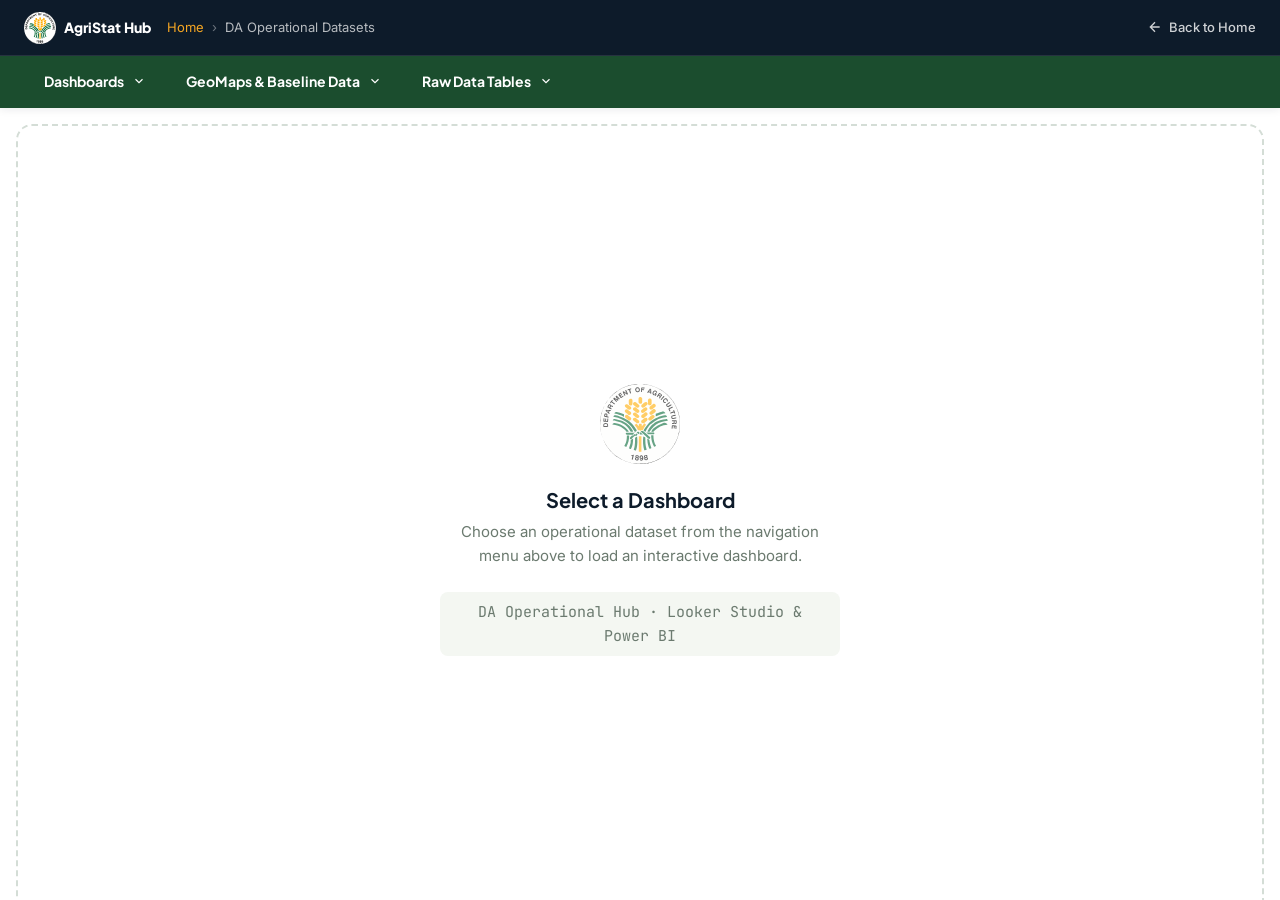
==== da-ops.html @ de9d1b37 "Initial Version Files" ====
<!DOCTYPE html>
<html lang="en">

<head>
  <meta charset="UTF-8">
  <meta name="viewport" content="width=device-width, initial-scale=1.0">
  <meta name="description"
    content="DA Operational Hub — Department of Agriculture programs, projects, and field operations data">
  <title>DA Operational Hub | DA AgriStat Hub</title>
  <link rel="stylesheet" href="assets/css/main.css">
  <link rel="stylesheet" href="assets/css/nav.css">
  <link rel="stylesheet" href="assets/css/hub.css">
  <link rel="stylesheet" href="assets/css/dashboard.css">
</head>

<body class="hub-page hub-page--da">

  <!-- Brand Bar -->
  <header class="nav-hub-brand">
    <div class="container nav-hub-brand__inner">
      <div class="nav-hub-brand__left">
        <a href="index.html" class="nav-hub-brand__logo">
          <img src="assets/images/agristat-logo.svg" alt="" width="32" height="32">
          <span>AgriStat Hub</span>
        </a>
        <nav class="nav-hub-brand__breadcrumb" aria-label="Breadcrumb">
          <a href="index.html">Home</a>
          <span class="separator" aria-hidden="true">›</span>
          <span aria-current="page">DA Operational Datasets</span>
        </nav>
      </div>
      <a href="index.html" class="nav-hub-brand__back">
        <svg viewBox="0 0 24 24" fill="none" stroke="currentColor" stroke-width="2" aria-hidden="true">
          <path d="M19 12H5M12 19l-7-7 7-7" />
        </svg>
        Back to Home
      </a>
    </div>
  </header>

  <!-- Primary Hub Nav -->
  <nav class="nav-hub-primary nav-hub-primary--da" aria-label="DA hub navigation">
    <div class="container nav-hub-primary__inner">
      <button class="nav-hub-primary__toggle" aria-label="Open navigation menu" aria-expanded="false"
        aria-controls="hub-mobile-nav">
        <svg width="20" height="20" viewBox="0 0 24 24" fill="none" stroke="currentColor" stroke-width="2"
          aria-hidden="true">
          <path d="M3 12h18M3 6h18M3 18h18" />
        </svg>
        Menu
      </button>

      <div class="nav-hub-primary__items">
        <!-- Dashboards -->
        <div class="nav-hub-primary__item">
          <button class="nav-hub-primary__btn" aria-expanded="false" aria-haspopup="true"
            aria-controls="dropdown-dashboards">
            Dashboards
            <svg viewBox="0 0 24 24" fill="none" stroke="currentColor" stroke-width="2" aria-hidden="true">
              <path d="M6 9l6 6 6-6" />
            </svg>
          </button>
          <div class="mega-dropdown" id="dropdown-dashboards" role="menu">
            <div class="mega-dropdown__inner">
              <div class="mega-dropdown__categories">
                <div class="mega-dropdown__category">
                  <button class="mega-dropdown__category-btn" data-category="production" aria-expanded="false">
                    Production
                    <svg viewBox="0 0 24 24" fill="none" stroke="currentColor" stroke-width="2">
                      <path d="M9 18l6-6-6-6" /></svg>
                  </button>
                  <div class="mega-dropdown__subitems" data-category="production">
                    <a href="#" class="mega-dropdown__subitem" data-hash="da-rice-programs">Rice Program Monitoring<span
                        class="commodity">Palay · Milled Rice</span></a>
                    <a href="#" class="mega-dropdown__subitem" data-hash="da-corn-programs">Corn Program Monitoring<span
                        class="commodity">Yellow Corn · White Corn</span></a>
                    <a href="#" class="mega-dropdown__subitem" data-hash="da-high-value-crops">High Value Crops<span
                        class="commodity">Vegetables · Fruits</span></a>
                    <a href="#" class="mega-dropdown__subitem" data-hash="da-livestock-ops">Livestock Operations<span
                        class="commodity">Cattle · Hog · Poultry</span></a>
                  </div>
                </div>
                <div class="mega-dropdown__category">
                  <button class="mega-dropdown__category-btn" data-category="input" aria-expanded="false">
                    Input Supply
                    <svg viewBox="0 0 24 24" fill="none" stroke="currentColor" stroke-width="2">
                      <path d="M9 18l6-6-6-6" /></svg>
                  </button>
                  <div class="mega-dropdown__subitems" data-category="input">
                    <a href="#" class="mega-dropdown__subitem" data-hash="da-fertilizer">Fertilizer Distribution<span
                        class="commodity">Subsidy Programs</span></a>
                    <a href="#" class="mega-dropdown__subitem" data-hash="da-seeds">Seeds &amp; Planting Materials<span
                        class="commodity">Certified Seeds</span></a>
                    <a href="#" class="mega-dropdown__subitem" data-hash="da-machinery">Farm Machinery<span
                        class="commodity">Tractors · Harvesters</span></a>
                  </div>
                </div>
                <div class="mega-dropdown__category">
                  <button class="mega-dropdown__category-btn" data-category="extension" aria-expanded="false">
                    Extension &amp; Training
                    <svg viewBox="0 0 24 24" fill="none" stroke="currentColor" stroke-width="2">
                      <path d="M9 18l6-6-6-6" /></svg>
                  </button>
                  <div class="mega-dropdown__subitems" data-category="extension">
                    <a href="#" class="mega-dropdown__subitem" data-hash="da-farmer-training">Farmer Training
                      Programs</a>
                    <a href="#" class="mega-dropdown__subitem" data-hash="da-extension-coverage">Extension Service
                      Coverage</a>
                  </div>
                </div>
                <div class="mega-dropdown__category">
                  <button class="mega-dropdown__category-btn" data-category="irrigation" aria-expanded="false">
                    Irrigation &amp; Infrastructure
                    <svg viewBox="0 0 24 24" fill="none" stroke="currentColor" stroke-width="2">
                      <path d="M9 18l6-6-6-6" /></svg>
                  </button>
                  <div class="mega-dropdown__subitems" data-category="irrigation">
                    <a href="#" class="mega-dropdown__subitem" data-hash="da-irrigation-projects">Irrigation
                      Projects</a>
                    <a href="#" class="mega-dropdown__subitem" data-hash="da-postharvest">Post-Harvest Facilities</a>
                  </div>
                </div>
                <div class="mega-dropdown__category">
                  <button class="mega-dropdown__category-btn" data-category="disaster" aria-expanded="false">
                    Disaster &amp; Climate
                    <svg viewBox="0 0 24 24" fill="none" stroke="currentColor" stroke-width="2">
                      <path d="M9 18l6-6-6-6" /></svg>
                  </button>
                  <div class="mega-dropdown__subitems" data-category="disaster">
                    <a href="#" class="mega-dropdown__subitem" data-hash="da-damage-assessment">Crop Damage
                      Assessment</a>
                    <a href="#" class="mega-dropdown__subitem" data-hash="da-climate-adaptation">Climate Adaptation
                      Programs</a>
                  </div>
                </div>
                <div class="mega-dropdown__category">
                  <button class="mega-dropdown__category-btn" data-category="lending" aria-expanded="false">
                    Lending &amp; Credit
                    <svg viewBox="0 0 24 24" fill="none" stroke="currentColor" stroke-width="2">
                      <path d="M9 18l6-6-6-6" /></svg>
                  </button>
                  <div class="mega-dropdown__subitems" data-category="lending">
                    <a href="#" class="mega-dropdown__subitem" data-hash="da-acpc-loans">ACPC Loan Programs</a>
                    <a href="#" class="mega-dropdown__subitem" data-hash="da-sure-aid">SURE Aid &amp; Calamity Loans</a>
                  </div>
                </div>
              </div>
            </div>
            <div class="mega-dropdown__desktop">
              <div class="mega-dropdown__desktop-categories">
                <button class="mega-dropdown__desktop-category is-active" data-category="production">Production</button>
                <button class="mega-dropdown__desktop-category" data-category="input">Input Supply</button>
                <button class="mega-dropdown__desktop-category" data-category="extension">Extension &amp;
                  Training</button>
                <button class="mega-dropdown__desktop-category" data-category="irrigation">Irrigation &amp;
                  Infrastructure</button>
                <button class="mega-dropdown__desktop-category" data-category="disaster">Disaster &amp; Climate</button>
                <button class="mega-dropdown__desktop-category" data-category="lending">Lending &amp; Credit</button>
              </div>
              <div class="mega-dropdown__desktop-subitems">
                <div class="mega-dropdown__desktop-subitems-panel is-active" data-category="production">
                  <h4>Production</h4>
                  <a href="#" class="mega-dropdown__subitem" data-hash="da-rice-programs">Rice Program Monitoring<span
                      class="commodity">Palay · Milled Rice</span></a>
                  <a href="#" class="mega-dropdown__subitem" data-hash="da-corn-programs">Corn Program Monitoring<span
                      class="commodity">Yellow Corn · White Corn</span></a>
                  <a href="#" class="mega-dropdown__subitem" data-hash="da-high-value-crops">High Value Crops<span
                      class="commodity">Vegetables · Fruits</span></a>
                  <a href="#" class="mega-dropdown__subitem" data-hash="da-livestock-ops">Livestock Operations<span
                      class="commodity">Cattle · Hog · Poultry</span></a>
                </div>
                <div class="mega-dropdown__desktop-subitems-panel" data-category="input">
                  <h4>Input Supply</h4>
                  <a href="#" class="mega-dropdown__subitem" data-hash="da-fertilizer">Fertilizer Distribution<span
                      class="commodity">Subsidy Programs</span></a>
                  <a href="#" class="mega-dropdown__subitem" data-hash="da-seeds">Seeds &amp; Planting Materials<span
                      class="commodity">Certified Seeds</span></a>
                  <a href="#" class="mega-dropdown__subitem" data-hash="da-machinery">Farm Machinery<span
                      class="commodity">Tractors · Harvesters</span></a>
                </div>
                <div class="mega-dropdown__desktop-subitems-panel" data-category="extension">
                  <h4>Extension &amp; Training</h4>
                  <a href="#" class="mega-dropdown__subitem" data-hash="da-farmer-training">Farmer Training Programs</a>
                  <a href="#" class="mega-dropdown__subitem" data-hash="da-extension-coverage">Extension Service
                    Coverage</a>
                </div>
                <div class="mega-dropdown__desktop-subitems-panel" data-category="irrigation">
                  <h4>Irrigation &amp; Infrastructure</h4>
                  <a href="#" class="mega-dropdown__subitem" data-hash="da-irrigation-projects">Irrigation Projects</a>
                  <a href="#" class="mega-dropdown__subitem" data-hash="da-postharvest">Post-Harvest Facilities</a>
                </div>
                <div class="mega-dropdown__desktop-subitems-panel" data-category="disaster">
                  <h4>Disaster &amp; Climate</h4>
                  <a href="#" class="mega-dropdown__subitem" data-hash="da-damage-assessment">Crop Damage Assessment</a>
                  <a href="#" class="mega-dropdown__subitem" data-hash="da-climate-adaptation">Climate Adaptation
                    Programs</a>
                </div>
                <div class="mega-dropdown__desktop-subitems-panel" data-category="lending">
                  <h4>Lending &amp; Credit</h4>
                  <a href="#" class="mega-dropdown__subitem" data-hash="da-acpc-loans">ACPC Loan Programs</a>
                  <a href="#" class="mega-dropdown__subitem" data-hash="da-sure-aid">SURE Aid &amp; Calamity Loans</a>
                </div>
              </div>
            </div>
          </div>
        </div>

        <!-- GeoMaps -->
        <div class="nav-hub-primary__item">
          <button class="nav-hub-primary__btn" aria-expanded="false" aria-haspopup="true"
            aria-controls="dropdown-geomaps">
            GeoMaps &amp; Baseline Data
            <svg viewBox="0 0 24 24" fill="none" stroke="currentColor" stroke-width="2" aria-hidden="true">
              <path d="M6 9l6 6 6-6" />
            </svg>
          </button>
          <div class="mega-dropdown" id="dropdown-geomaps" role="menu">
            <div class="mega-dropdown__inner">
              <div class="mega-dropdown__categories">
                <div class="mega-dropdown__category">
                  <button class="mega-dropdown__category-btn" data-category="field-ops" aria-expanded="false">
                    Field Operations Maps
                    <svg viewBox="0 0 24 24" fill="none" stroke="currentColor" stroke-width="2">
                      <path d="M9 18l6-6-6-6" /></svg>
                  </button>
                  <div class="mega-dropdown__subitems" data-category="field-ops">
                    <a href="#" class="mega-dropdown__subitem" data-hash="da-regional-ops">Regional Operations Map</a>
                    <a href="#" class="mega-dropdown__subitem" data-hash="da-project-sites">Project Site Locations</a>
                  </div>
                </div>
                <div class="mega-dropdown__category">
                  <button class="mega-dropdown__category-btn" data-category="baseline" aria-expanded="false">
                    Baseline Data
                    <svg viewBox="0 0 24 24" fill="none" stroke="currentColor" stroke-width="2">
                      <path d="M9 18l6-6-6-6" /></svg>
                  </button>
                  <div class="mega-dropdown__subitems" data-category="baseline">
                    <a href="#" class="mega-dropdown__subitem" data-hash="da-farmer-registry">Farmer Registry</a>
                    <a href="#" class="mega-dropdown__subitem" data-hash="da-farm-parcels">Farm Parcel Database</a>
                  </div>
                </div>
              </div>
            </div>
            <div class="mega-dropdown__desktop">
              <div class="mega-dropdown__desktop-categories">
                <button class="mega-dropdown__desktop-category is-active" data-category="field-ops">Field Operations
                  Maps</button>
                <button class="mega-dropdown__desktop-category" data-category="baseline">Baseline Data</button>
              </div>
              <div class="mega-dropdown__desktop-subitems">
                <div class="mega-dropdown__desktop-subitems-panel is-active" data-category="field-ops">
                  <h4>Field Operations Maps</h4>
                  <a href="#" class="mega-dropdown__subitem" data-hash="da-regional-ops">Regional Operations Map</a>
                  <a href="#" class="mega-dropdown__subitem" data-hash="da-project-sites">Project Site Locations</a>
                </div>
                <div class="mega-dropdown__desktop-subitems-panel" data-category="baseline">
                  <h4>Baseline Data</h4>
                  <a href="#" class="mega-dropdown__subitem" data-hash="da-farmer-registry">Farmer Registry</a>
                  <a href="#" class="mega-dropdown__subitem" data-hash="da-farm-parcels">Farm Parcel Database</a>
                </div>
              </div>
            </div>
          </div>
        </div>

        <!-- Raw Data -->
        <div class="nav-hub-primary__item">
          <button class="nav-hub-primary__btn" aria-expanded="false" aria-haspopup="true" aria-controls="dropdown-raw">
            Raw Data Tables
            <svg viewBox="0 0 24 24" fill="none" stroke="currentColor" stroke-width="2" aria-hidden="true">
              <path d="M6 9l6 6 6-6" />
            </svg>
          </button>
          <div class="mega-dropdown" id="dropdown-raw" role="menu">
            <div class="mega-dropdown__inner">
              <div class="mega-dropdown__categories">
                <div class="mega-dropdown__category">
                  <button class="mega-dropdown__category-btn" data-category="tables" aria-expanded="false">
                    Operational Reports
                    <svg viewBox="0 0 24 24" fill="none" stroke="currentColor" stroke-width="2">
                      <path d="M9 18l6-6-6-6" /></svg>
                  </button>
                  <div class="mega-dropdown__subitems" data-category="tables">
                    <a href="#" class="mega-dropdown__subitem" data-hash="da-monthly-ops">Monthly Operations Report</a>
                    <a href="#" class="mega-dropdown__subitem" data-hash="da-program-status">Program Status Tables</a>
                    <a href="#" class="mega-dropdown__subitem" data-hash="da-budget-utilization">Budget Utilization</a>
                  </div>
                </div>
              </div>
            </div>
            <div class="mega-dropdown__desktop">
              <div class="mega-dropdown__desktop-categories">
                <button class="mega-dropdown__desktop-category is-active" data-category="tables">Operational
                  Reports</button>
              </div>
              <div class="mega-dropdown__desktop-subitems">
                <div class="mega-dropdown__desktop-subitems-panel is-active" data-category="tables">
                  <h4>Operational Reports</h4>
                  <a href="#" class="mega-dropdown__subitem" data-hash="da-monthly-ops">Monthly Operations Report</a>
                  <a href="#" class="mega-dropdown__subitem" data-hash="da-program-status">Program Status Tables</a>
                  <a href="#" class="mega-dropdown__subitem" data-hash="da-budget-utilization">Budget Utilization</a>
                </div>
              </div>
            </div>
          </div>
        </div>
      </div>
    </div>
  </nav>

  <!-- Mobile Hub Nav -->
  <nav class="nav-hub-mobile" id="hub-mobile-nav" aria-label="Mobile hub navigation">
    <div class="nav-hub-mobile__section">
      <button class="nav-hub-mobile__section-btn" aria-expanded="false">Dashboards</button>
      <div class="nav-hub-mobile__content" style="display:none">
        <a href="#" class="mega-dropdown__subitem" data-hash="da-rice-programs">Rice Program Monitoring</a>
        <a href="#" class="mega-dropdown__subitem" data-hash="da-corn-programs">Corn Program Monitoring</a>
        <a href="#" class="mega-dropdown__subitem" data-hash="da-fertilizer">Fertilizer Distribution</a>
        <a href="#" class="mega-dropdown__subitem" data-hash="da-farmer-training">Farmer Training Programs</a>
        <a href="#" class="mega-dropdown__subitem" data-hash="da-irrigation-projects">Irrigation Projects</a>
        <a href="#" class="mega-dropdown__subitem" data-hash="da-damage-assessment">Crop Damage Assessment</a>
        <a href="#" class="mega-dropdown__subitem" data-hash="da-acpc-loans">ACPC Loan Programs</a>
      </div>
    </div>
    <div class="nav-hub-mobile__section">
      <button class="nav-hub-mobile__section-btn" aria-expanded="false">GeoMaps &amp; Baseline Data</button>
      <div class="nav-hub-mobile__content" style="display:none">
        <a href="#" class="mega-dropdown__subitem" data-hash="da-regional-ops">Regional Operations Map</a>
        <a href="#" class="mega-dropdown__subitem" data-hash="da-project-sites">Project Site Locations</a>
        <a href="#" class="mega-dropdown__subitem" data-hash="da-farmer-registry">Farmer Registry</a>
      </div>
    </div>
    <div class="nav-hub-mobile__section">
      <button class="nav-hub-mobile__section-btn" aria-expanded="false">Raw Data Tables</button>
      <div class="nav-hub-mobile__content" style="display:none">
        <a href="#" class="mega-dropdown__subitem" data-hash="da-monthly-ops">Monthly Operations Report</a>
        <a href="#" class="mega-dropdown__subitem" data-hash="da-program-status">Program Status Tables</a>
        <a href="#" class="mega-dropdown__subitem" data-hash="da-budget-utilization">Budget Utilization</a>
      </div>
    </div>
  </nav>

  <!-- Dashboard Viewer -->
  <main class="hub-content">
    <div class="embed-container">
      <div class="embed-placeholder">
        <div class="embed-placeholder__logo">
          <img src="assets/images/da-logo.svg" alt="" width="80" height="80">
        </div>
        <h2>Select a Dashboard</h2>
        <p>Choose an operational dataset from the navigation menu above to load an interactive dashboard.</p>
        <p class="embed-placeholder__hint">DA Operational Hub · Looker Studio &amp; Power BI</p>
      </div>

      <div class="embed-skeleton" aria-hidden="true">
        <div class="embed-skeleton__bar"></div>
        <div class="embed-skeleton__bar embed-skeleton__bar--medium"></div>
        <div class="embed-skeleton__bar embed-skeleton__bar--short"></div>
        <div class="embed-skeleton__chart"></div>
      </div>

      <div class="embed-pending embed-pending--dashboard is-hidden" aria-live="polite">
        <div class="embed-pending__card">
          <div class="embed-pending__icon" aria-hidden="true">
            <svg class="embed-pending__icon-icon embed-pending__icon-icon--dashboard" viewBox="0 0 24 24" fill="none" stroke="currentColor" stroke-width="2">
              <rect x="3" y="3" width="18" height="18" rx="2"/>
              <path d="M3 9h18M9 21V9"/>
              <path d="M15 14l2 2 4-4"/>
            </svg>
            <svg class="embed-pending__icon-icon embed-pending__icon-icon--map" viewBox="0 0 24 24" fill="none" stroke="currentColor" stroke-width="2">
              <path d="M21 10c0 7-9 13-9 13s-9-6-9-13a9 9 0 0 1 18 0z"/>
              <circle cx="12" cy="10" r="3"/>
            </svg>
            <svg class="embed-pending__icon-icon embed-pending__icon-icon--table" viewBox="0 0 24 24" fill="none" stroke="currentColor" stroke-width="2">
              <path d="M14 2H6a2 2 0 0 0-2 2v16a2 2 0 0 0 2 2h12a2 2 0 0 0 2-2V8z"/>
              <path d="M14 2v6h6M8 13h8M8 17h8M8 9h2"/>
            </svg>
          </div>
          <span class="embed-pending__badge">Dashboard</span>
          <h2 class="embed-pending__title"></h2>
          <p class="embed-pending__message"></p>
          <div class="embed-pending__progress" aria-hidden="true">
            <span class="embed-pending__dot"></span>
            <span class="embed-pending__dot"></span>
            <span class="embed-pending__dot"></span>
          </div>
        </div>
      </div>

      <button class="embed-fullscreen-btn" aria-label="Enter fullscreen" aria-pressed="false">
        <svg class="icon-enter" width="20" height="20" viewBox="0 0 24 24" fill="none" stroke="currentColor"
          stroke-width="2" aria-hidden="true">
          <path d="M8 3H5a2 2 0 0 0-2 2v3m18 0V5a2 2 0 0 0-2-2h-3m0 18h3a2 2 0 0 0 2-2v-3M3 16v3a2 2 0 0 0 2 2h3" />
        </svg>
        <svg class="icon-exit" width="20" height="20" viewBox="0 0 24 24" fill="none" stroke="currentColor"
          stroke-width="2" aria-hidden="true" style="display:none">
          <path d="M8 3v3a2 2 0 0 1-2 2H3m18 0h-3a2 2 0 0 1-2-2V3m0 18v-3a2 2 0 0 1 2-2h3M3 16h3a2 2 0 0 1 2 2v3" />
        </svg>
      </button>
    </div>
  </main>

  <script>
    window.EMBED_REGISTRY = {
      'da-rice-programs': {
        title: 'DA Rice Program Monitoring',
        type: 'dashboard'
      },
      'da-corn-programs': {
        title: 'DA Corn Program Monitoring',
        type: 'dashboard'
      },
      'da-high-value-crops': {
        title: 'DA High Value Crops Dashboard',
        type: 'dashboard'
      },
      'da-livestock-ops': {
        title: 'DA Livestock Operations Dashboard',
        type: 'dashboard'
      },
      'da-fertilizer': {
        title: 'Fertilizer Distribution Dashboard',
        type: 'dashboard'
      },
      'da-seeds': {
        title: 'Seeds & Planting Materials Dashboard',
        type: 'dashboard'
      },
      'da-machinery': {
        title: 'Farm Machinery Dashboard',
        type: 'dashboard'
      },
      'da-farmer-training': {
        title: 'Farmer Training Programs Dashboard',
        type: 'dashboard'
      },
      'da-extension-coverage': {
        title: 'Extension Service Coverage Dashboard',
        type: 'dashboard'
      },
      'da-irrigation-projects': {
        title: 'Irrigation Projects Dashboard',
        type: 'dashboard'
      },
      'da-postharvest': {
        title: 'Post-Harvest Facilities Dashboard',
        type: 'dashboard'
      },
      'da-damage-assessment': {
        title: 'Crop Damage Assessment Dashboard',
        type: 'dashboard'
      },
      'da-climate-adaptation': {
        title: 'Climate Adaptation Programs Dashboard',
        type: 'dashboard'
      },
      'da-acpc-loans': {
        title: 'ACPC Loan Programs Dashboard',
        type: 'dashboard'
      },
      'da-sure-aid': {
        title: 'SURE Aid & Calamity Loans Dashboard',
        type: 'dashboard'
      },
      'da-regional-ops': {
        title: 'Regional Operations Map',
        type: 'map'
      },
      'da-project-sites': {
        title: 'Project Site Locations',
        type: 'map'
      },
      'da-farmer-registry': {
        title: 'Farmer Registry',
        type: 'map'
      },
      'da-farm-parcels': {
        title: 'Farm Parcel Database',
        type: 'map'
      },
      'da-monthly-ops': {
        title: 'Monthly Operations Report',
        type: 'table'
      },
      'da-program-status': {
        title: 'Program Status Tables',
        type: 'table'
      },
      'da-budget-utilization': {
        title: 'Budget Utilization Dashboard',
        type: 'dashboard'
      }
    };
  </script>
  <script src="assets/js/main.js"></script>
  <script src="assets/js/dropdown.js"></script>
  <script src="assets/js/embed.js"></script>
</body>

</html>
---- assets/css/main.css ----
/* ==========================================================================
   DA AgriStat Hub — main.css
   Variables, reset, typography, utilities
   ========================================================================== */

@import url('https://fonts.googleapis.com/css2?family=Inter:wght@400;500&family=JetBrains+Mono:wght@400&family=Plus+Jakarta+Sans:wght@700;800&display=swap');

/* --------------------------------------------------------------------------
   CSS Variables
   -------------------------------------------------------------------------- */
:root {
  --color-primary: #1B4D2E;
  --color-accent:  #F5A623;
  --color-dark:    #0D1B2A;
  --color-light:   #F4F7F2;
  --color-white:   #FFFFFF;
  --color-muted:   #6B7A6F;
  --color-border:  #D4DDD6;
  --color-psa:     #1A5276;
  --color-da:      #1B4D2E;

  --font-heading: 'Plus Jakarta Sans', system-ui, sans-serif;
  --font-body:    'Inter', system-ui, sans-serif;
  --font-mono:    'JetBrains Mono', monospace;

  --nav-height: 72px;
  --hub-brand-height: 56px;
  --hub-primary-height: 52px;
  --hub-nav-total: calc(var(--hub-brand-height) + var(--hub-primary-height));

  --radius-sm: 8px;
  --radius-md: 12px;
  --radius-lg: 16px;

  --shadow-sm: 0 2px 8px rgba(13, 27, 42, 0.08);
  --shadow-md: 0 4px 20px rgba(13, 27, 42, 0.12);
  --shadow-lg: 0 8px 32px rgba(13, 27, 42, 0.16);

  --transition-fast: 0.2s ease;
  --transition-base: 0.3s ease;
  --transition-slow: 0.5s ease;

  --parallax-offset: 0px;
}

/* --------------------------------------------------------------------------
   Reset
   -------------------------------------------------------------------------- */
*,
*::before,
*::after {
  box-sizing: border-box;
  margin: 0;
  padding: 0;
}

html {
  scroll-behavior: smooth;
  -webkit-text-size-adjust: 100%;
}

@media (prefers-reduced-motion: reduce) {
  html {
    scroll-behavior: auto;
  }

  *,
  *::before,
  *::after {
    animation-duration: 0.01ms !important;
    animation-iteration-count: 1 !important;
    transition-duration: 0.01ms !important;
  }
}

body {
  font-family: var(--font-body);
  font-size: 1rem;
  font-weight: 400;
  line-height: 1.6;
  color: var(--color-dark);
  background-color: var(--color-light);
  opacity: 0;
  transition: opacity 0.4s ease;
}

body.loaded {
  opacity: 1;
}

img,
svg {
  display: block;
  max-width: 100%;
  height: auto;
}

a {
  color: inherit;
  text-decoration: none;
}

ul,
ol {
  list-style: none;
}

button {
  font-family: inherit;
  cursor: pointer;
  border: none;
  background: none;
}

/* --------------------------------------------------------------------------
   Typography
   -------------------------------------------------------------------------- */
h1, h2, h3, h4, h5, h6 {
  font-family: var(--font-heading);
  font-weight: 700;
  line-height: 1.2;
}

h1 { font-weight: 800; font-size: clamp(2rem, 5vw, 3.5rem); }
h2 { font-size: clamp(1.5rem, 3vw, 2.25rem); }
h3 { font-size: clamp(1.125rem, 2vw, 1.5rem); }

p {
  color: var(--color-muted);
}

/* --------------------------------------------------------------------------
   Utility Classes
   -------------------------------------------------------------------------- */
.container {
  width: 100%;
  max-width: 1280px;
  margin-inline: auto;
  padding-inline: 1.25rem;
}

.section {
  padding-block: 4rem;
}

.text-center {
  text-align: center;
}

.sr-only {
  position: absolute;
  width: 1px;
  height: 1px;
  padding: 0;
  margin: -1px;
  overflow: hidden;
  clip: rect(0, 0, 0, 0);
  white-space: nowrap;
  border: 0;
}

/* Focus styles */
:focus-visible {
  outline: 3px solid var(--color-accent);
  outline-offset: 2px;
}

/* Entrance animation base */
.animate-on-scroll {
  opacity: 0;
  transform: translateY(24px);
  transition: opacity 0.6s ease, transform 0.6s ease;
}

.animate-on-scroll.is-visible {
  opacity: 1;
  transform: translateY(0);
}

/* Buttons */
.btn {
  display: inline-flex;
  align-items: center;
  gap: 0.5rem;
  padding: 0.75rem 1.5rem;
  font-family: var(--font-heading);
  font-weight: 700;
  font-size: 0.9375rem;
  border-radius: var(--radius-sm);
  transition: transform var(--transition-fast), box-shadow var(--transition-fast), background var(--transition-fast);
}

.btn--accent {
  background: var(--color-accent);
  color: var(--color-dark);
}

.btn--accent:hover {
  transform: translateY(-2px);
  box-shadow: var(--shadow-md);
}

.btn--outline {
  background: transparent;
  color: var(--color-white);
  border: 2px solid var(--color-white);
}

.btn--outline:hover {
  background: var(--color-white);
  color: var(--color-dark);
}

/* Footer */
.site-footer {
  background: var(--color-dark);
  color: var(--color-white);
  padding-block: 3rem 1.5rem;
}

.site-footer__inner {
  display: flex;
  flex-direction: column;
  gap: 2rem;
}

.site-footer__top {
  display: flex;
  flex-direction: column;
  gap: 2rem;
}

.site-footer__brand {
  display: flex;
  align-items: center;
  gap: 1rem;
}

.site-footer__brand img {
  width: 48px;
  height: 48px;
}

.site-footer__brand-text {
  max-width: 35rem;
}

.site-footer__tagline {
  font-size: 0.875rem;
  color: rgba(255, 255, 255, 0.7);
  margin-top: 0.5rem;
}

.site-footer__links {
  display: flex;
  flex-direction: column;
  gap: 0.75rem;
}

.site-footer__links-heading {
  font-family: var(--font-heading);
  font-size: 0.9375rem;
  font-weight: 700;
  color: var(--color-white);
  margin: 0;
}

.site-footer__links-list {
  display: flex;
  flex-direction: column;
  gap: 0.5rem;
}

.site-footer__links-list a {
  font-size: 0.875rem;
  color: rgba(255, 255, 255, 0.8);
  transition: color var(--transition-fast);
}

.site-footer__links-list a:hover {
  color: var(--color-accent);
}

.site-footer__bottom {
  padding-top: 1.5rem;
  border-top: 1px solid rgba(255, 255, 255, 0.15);
  font-size: 0.75rem;
  color: rgba(255, 255, 255, 0.5);
  text-align: center;
}

/* Responsive breakpoints */
@media (min-width: 480px) {
  .container {
    padding-inline: 1.5rem;
  }
}

@media (min-width: 768px) {
  .site-footer__inner {
    gap: 2.5rem;
  }

  .site-footer__top {
    flex-direction: row;
    justify-content: space-between;
    align-items: flex-start;
  }
}

@media (min-width: 1024px) {
  .section {
    padding-block: 5rem;
  }
}
---- assets/css/nav.css ----
/* ==========================================================================
   DA AgriStat Hub — nav.css
   Global navigation & hub navigation
   ========================================================================== */

/* --------------------------------------------------------------------------
   Main Site Navigation (Landing Page)
   -------------------------------------------------------------------------- */
.nav-main {
  position: fixed;
  top: 0;
  left: 0;
  right: 0;
  z-index: 1000;
  height: var(--nav-height);
  background: transparent;
  transition: height var(--transition-base), background var(--transition-base), box-shadow var(--transition-base), backdrop-filter var(--transition-base);
}

.nav-main.nav--scrolled {
  height: 60px;
  background: rgba(13, 27, 42, 0.92);
  backdrop-filter: blur(12px);
  -webkit-backdrop-filter: blur(12px);
  box-shadow: var(--shadow-md);
}

.nav-main__inner {
  display: flex;
  align-items: center;
  justify-content: space-between;
  height: 100%;
}

.nav-main__brand {
  display: flex;
  align-items: center;
  gap: 0.75rem;
  font-family: var(--font-heading);
  font-weight: 800;
  font-size: 1.125rem;
  color: var(--color-white);
}

.nav-main__brand img {
  width: 40px;
  height: 40px;
  transition: width var(--transition-base), height var(--transition-base);
}

.nav-main.nav--scrolled .nav-main__brand img {
  width: 32px;
  height: 32px;
}

.nav-main__brand span {
  display: none;
}

.nav-main__links {
  display: none;
  align-items: center;
  gap: 2rem;
}

.nav-main__links a {
  font-family: var(--font-heading);
  font-weight: 700;
  font-size: 0.9375rem;
  color: var(--color-white);
  position: relative;
  padding-block: 0.25rem;
}

.nav-main__links a::after {
  content: '';
  position: absolute;
  bottom: 0;
  left: 0;
  width: 0;
  height: 2px;
  background: var(--color-accent);
  transition: width var(--transition-fast);
}

.nav-main__links a:hover::after,
.nav-main__links a:focus-visible::after {
  width: 100%;
}

/* Hamburger */
.nav-main__toggle {
  display: flex;
  flex-direction: column;
  justify-content: center;
  gap: 5px;
  width: 40px;
  height: 40px;
  padding: 8px;
}

.nav-main__toggle span {
  display: block;
  width: 100%;
  height: 2px;
  background: var(--color-white);
  border-radius: 2px;
  transition: transform var(--transition-fast), opacity var(--transition-fast);
}

.nav-main__toggle[aria-expanded="true"] span:nth-child(1) {
  transform: translateY(7px) rotate(45deg);
}

.nav-main__toggle[aria-expanded="true"] span:nth-child(2) {
  opacity: 0;
}

.nav-main__toggle[aria-expanded="true"] span:nth-child(3) {
  transform: translateY(-7px) rotate(-45deg);
}

/* Mobile drawer */
.nav-main__drawer {
  position: fixed;
  top: var(--nav-height);
  right: 0;
  width: min(320px, 85vw);
  height: calc(100vh - var(--nav-height));
  background: var(--color-dark);
  padding: 2rem 1.5rem;
  transform: translateX(100%);
  transition: transform var(--transition-base);
  z-index: 999;
  overflow-y: auto;
}

.nav-main__drawer.is-open {
  transform: translateX(0);
}

.nav-main__drawer-overlay {
  position: fixed;
  inset: 0;
  top: var(--nav-height);
  background: rgba(0, 0, 0, 0.5);
  opacity: 0;
  visibility: hidden;
  transition: opacity var(--transition-base), visibility var(--transition-base);
  z-index: 998;
}

.nav-main__drawer-overlay.is-open {
  opacity: 1;
  visibility: visible;
}

.nav-main__drawer a {
  display: block;
  font-family: var(--font-heading);
  font-weight: 700;
  font-size: 1.125rem;
  color: var(--color-white);
  padding: 1rem 0;
  border-bottom: 1px solid rgba(255, 255, 255, 0.1);
}

/* --------------------------------------------------------------------------
   Hub Brand Bar
   -------------------------------------------------------------------------- */
.nav-hub-brand {
  position: fixed;
  top: 0;
  left: 0;
  right: 0;
  z-index: 1001;
  height: var(--hub-brand-height);
  background: var(--color-dark);
  border-bottom: 1px solid rgba(255, 255, 255, 0.1);
}

.nav-hub-brand__inner {
  display: flex;
  align-items: center;
  justify-content: space-between;
  height: 100%;
  gap: 1rem;
}

.nav-hub-brand__left {
  display: flex;
  align-items: center;
  gap: 1rem;
  min-width: 0;
}

.nav-hub-brand__logo {
  display: flex;
  align-items: center;
  gap: 0.5rem;
  flex-shrink: 0;
}

.nav-hub-brand__logo img {
  width: 32px;
  height: 32px;
}

.nav-hub-brand__logo span {
  font-family: var(--font-heading);
  font-weight: 800;
  font-size: 0.875rem;
  color: var(--color-white);
  display: none;
}

.nav-hub-brand__breadcrumb {
  display: flex;
  align-items: center;
  gap: 0.5rem;
  font-size: 0.8125rem;
  color: rgba(255, 255, 255, 0.7);
  overflow: hidden;
  white-space: nowrap;
  text-overflow: ellipsis;
}

.nav-hub-brand__breadcrumb a {
  color: var(--color-accent);
  transition: color var(--transition-fast);
}

.nav-hub-brand__breadcrumb a:hover {
  color: var(--color-white);
}

.nav-hub-brand__breadcrumb .separator {
  color: rgba(255, 255, 255, 0.4);
}

.nav-hub-brand__back {
  display: flex;
  align-items: center;
  gap: 0.375rem;
  font-size: 0.8125rem;
  font-weight: 500;
  color: rgba(255, 255, 255, 0.8);
  white-space: nowrap;
  transition: color var(--transition-fast);
}

.nav-hub-brand__back:hover {
  color: var(--color-accent);
}

.nav-hub-brand__back svg {
  width: 16px;
  height: 16px;
}

/* --------------------------------------------------------------------------
   Hub Primary Navigation
   -------------------------------------------------------------------------- */
.nav-hub-primary {
  position: fixed;
  top: var(--hub-brand-height);
  left: 0;
  right: 0;
  z-index: 1000;
  height: var(--hub-primary-height);
  background: var(--color-psa);
  box-shadow: var(--shadow-sm);
}

.nav-hub-primary--da {
  background: var(--color-da);
}

.nav-hub-primary__inner {
  display: flex;
  align-items: center;
  height: 100%;
  gap: 0;
}

.nav-hub-primary__toggle {
  display: flex;
  align-items: center;
  gap: 0.5rem;
  padding: 0.5rem 1rem;
  color: var(--color-white);
  font-family: var(--font-heading);
  font-weight: 700;
  font-size: 0.875rem;
}

.nav-hub-primary__items {
  display: none;
  align-items: stretch;
  height: 100%;
  flex: 1;
}

.nav-hub-primary__item {
  position: relative;
  height: 100%;
}

.nav-hub-primary__btn {
  display: flex;
  align-items: center;
  gap: 0.5rem;
  height: 100%;
  padding: 0 1.25rem;
  font-family: var(--font-heading);
  font-weight: 700;
  font-size: 0.875rem;
  color: var(--color-white);
  background: transparent;
  border-bottom: 3px solid transparent;
  transition: background var(--transition-fast), border-color var(--transition-fast);
}

.nav-hub-primary__btn:hover,
.nav-hub-primary__btn[aria-expanded="true"] {
  background: rgba(0, 0, 0, 0.15);
  border-bottom-color: var(--color-accent);
}

.nav-hub-primary__btn svg {
  width: 14px;
  height: 14px;
  transition: transform var(--transition-fast);
}

.nav-hub-primary__btn[aria-expanded="true"] svg {
  transform: rotate(180deg);
}

/* --------------------------------------------------------------------------
   Mega Dropdown
   -------------------------------------------------------------------------- */
.mega-dropdown {
  position: absolute;
  top: 100%;
  left: 0;
  right: 0;
  background: var(--color-white);
  box-shadow: var(--shadow-lg);
  border-top: 3px solid var(--color-accent);
  opacity: 0;
  visibility: hidden;
  transform: translateY(-8px);
  transition: opacity var(--transition-base), transform var(--transition-base), visibility var(--transition-base);
  z-index: 999;
  max-height: calc(100vh - var(--hub-nav-total));
  overflow: hidden;
}

.mega-dropdown.is-open {
  opacity: 1;
  visibility: visible;
  transform: translateY(0);
}

.mega-dropdown__inner {
  display: grid;
  grid-template-columns: 1fr;
  max-height: calc(100vh - var(--hub-nav-total));
  overflow-y: auto;
  overscroll-behavior: contain;
  -webkit-overflow-scrolling: touch;
}

.mega-dropdown__categories {
  border-right: none;
}

.mega-dropdown__category {
  border-bottom: 1px solid var(--color-border);
}

.mega-dropdown__category-btn {
  display: flex;
  align-items: center;
  justify-content: space-between;
  width: 100%;
  padding: 1rem 1.25rem;
  font-family: var(--font-heading);
  font-weight: 700;
  font-size: 0.875rem;
  color: var(--color-dark);
  text-align: left;
  transition: background var(--transition-fast), color var(--transition-fast);
}

.mega-dropdown__category-btn:hover,
.mega-dropdown__category-btn.is-active,
.mega-dropdown__category-btn[aria-expanded="true"] {
  background: var(--color-light);
  color: var(--color-primary);
}

.mega-dropdown__category-btn svg {
  width: 16px;
  height: 16px;
  transition: transform var(--transition-fast);
}

.mega-dropdown__category-btn[aria-expanded="true"] svg {
  transform: rotate(90deg);
}

.mega-dropdown__subitems {
  display: none;
  padding: 0.5rem 0 0.75rem;
  background: var(--color-light);
}

.mega-dropdown__subitems.is-visible {
  display: block;
  max-height: min(280px, 40vh);
  overflow-y: auto;
  overscroll-behavior: contain;
  -webkit-overflow-scrolling: touch;
}

.mega-dropdown__subitem {
  display: block;
  padding: 0.625rem 1.5rem 0.625rem 2rem;
  font-size: 0.8125rem;
  color: var(--color-muted);
  transition: color var(--transition-fast), background var(--transition-fast);
}

.mega-dropdown__subitem:hover,
.mega-dropdown__subitem.is-active {
  color: var(--color-primary);
  background: rgba(27, 77, 46, 0.08);
}

.mega-dropdown__subitem .commodity {
  font-family: var(--font-mono);
  font-size: 0.75rem;
  color: var(--color-muted);
  display: block;
  margin-top: 0.125rem;
}

/* Desktop mega-dropdown layout */
.mega-dropdown__desktop {
  display: none;
}

.mega-dropdown__desktop-categories {
  padding: 1rem 0;
  border-right: 1px solid var(--color-border);
}

.mega-dropdown__desktop-category {
  display: block;
  width: 100%;
  padding: 0.75rem 1.5rem;
  font-family: var(--font-heading);
  font-weight: 700;
  font-size: 0.875rem;
  color: var(--color-dark);
  text-align: left;
  border-left: 3px solid transparent;
  transition: background var(--transition-fast), border-color var(--transition-fast), color var(--transition-fast);
}

.mega-dropdown__desktop-category:hover,
.mega-dropdown__desktop-category.is-active {
  background: var(--color-light);
  border-left-color: var(--color-accent);
  color: var(--color-primary);
}

.mega-dropdown__desktop-subitems {
  padding: 1rem 0;
  min-height: 0;
  overflow-y: auto;
  overscroll-behavior: contain;
  -webkit-overflow-scrolling: touch;
}

.mega-dropdown__desktop-subitems-panel {
  display: none;
  animation: fadeInSub 0.25s ease;
}

.mega-dropdown__desktop-subitems-panel.is-active {
  display: block;
}

@keyframes fadeInSub {
  from { opacity: 0; transform: translateY(4px); }
  to { opacity: 1; transform: translateY(0); }
}

.mega-dropdown__desktop-subitems-panel h4 {
  padding: 0 1.5rem 0.75rem;
  font-size: 0.75rem;
  text-transform: uppercase;
  letter-spacing: 0.05em;
  color: var(--color-muted);
}

/* Hub mobile accordion nav */
.nav-hub-mobile {
  display: block;
  position: fixed;
  top: calc(var(--hub-brand-height) + var(--hub-primary-height));
  left: 0;
  right: 0;
  bottom: 0;
  background: var(--color-white);
  z-index: 998;
  overflow-y: auto;
  transform: translateX(100%);
  transition: transform var(--transition-base);
}

.nav-hub-mobile.is-open {
  transform: translateX(0);
}

.nav-hub-mobile__section {
  border-bottom: 1px solid var(--color-border);
}

.nav-hub-mobile__section-btn {
  display: flex;
  align-items: center;
  justify-content: space-between;
  width: 100%;
  padding: 1rem 1.25rem;
  font-family: var(--font-heading);
  font-weight: 700;
  font-size: 0.9375rem;
  color: var(--color-dark);
}

.nav-hub-mobile__content {
  padding: 0.5rem 0 1rem;
  background: var(--color-light);
  max-height: min(320px, 45vh);
  overflow-y: auto;
  overscroll-behavior: contain;
  -webkit-overflow-scrolling: touch;
}

.nav-hub-mobile__content .mega-dropdown__subitem {
  padding: 0.75rem 1.5rem;
}

/* Responsive */
@media (min-width: 480px) {
  .nav-main__brand span {
    display: inline;
  }

  .nav-hub-brand__logo span {
    display: inline;
  }
}

@media (min-width: 768px) {
  .nav-main__links {
    display: flex;
  }

  .nav-main__toggle {
    display: none;
  }

  .nav-hub-primary__toggle {
    display: none;
  }

  .nav-hub-primary__items {
    display: flex;
  }

  .nav-hub-mobile {
    display: none;
  }

  .mega-dropdown {
    position: fixed;
    left: 0;
    right: 0;
    top: var(--hub-nav-total);
    max-height: calc(100vh - var(--hub-nav-total));
  }

  .mega-dropdown__inner {
    display: none;
  }

  .mega-dropdown__desktop {
    display: grid;
    grid-template-columns: 280px 1fr;
    max-width: 1280px;
    margin: 0 auto;
    max-height: calc(100vh - var(--hub-nav-total));
    overflow: hidden;
    min-height: 0;
  }

  .mega-dropdown__desktop-categories {
    min-height: 0;
    max-height: calc(100vh - var(--hub-nav-total));
    overflow-y: auto;
    overscroll-behavior: contain;
    -webkit-overflow-scrolling: touch;
  }

  .mega-dropdown__desktop-subitems {
    min-height: 0;
    max-height: calc(100vh - var(--hub-nav-total));
    overflow-y: auto;
    overscroll-behavior: contain;
    -webkit-overflow-scrolling: touch;
  }
}

@media (min-width: 1024px) {
  .mega-dropdown__desktop {
    grid-template-columns: 320px 1fr;
  }
}
---- assets/css/hub.css ----
/* ==========================================================================
   DA AgriStat Hub — hub.css
   PSA/DA hub shared styles
   ========================================================================== */

.hub-page {
  padding-top: var(--hub-nav-total);
  min-height: 100vh;
  background: var(--color-light);
}

.hub-content {
  position: relative;
  min-height: calc(100vh - var(--hub-nav-total));
}

/* Hub accent theming */
.hub-page--psa .nav-hub-primary {
  background: var(--color-psa);
}

.hub-page--da .nav-hub-primary {
  background: var(--color-da);
}

.hub-page--psa .mega-dropdown {
  border-top-color: var(--color-psa);
}

.hub-page--da .mega-dropdown {
  border-top-color: var(--color-da);
}

.hub-page--psa .embed-placeholder__logo {
  color: var(--color-psa);
}

.hub-page--da .embed-placeholder__logo {
  color: var(--color-da);
}
---- assets/css/dashboard.css ----
/* ==========================================================================
   DA AgriStat Hub — dashboard.css
   Dashboard embed container & loaders
   ========================================================================== */

.embed-container {
  position: relative;
  width: 100%;
  height: calc(100vh - var(--hub-nav-total));
  background: var(--color-white);
  overflow: hidden;
}

.embed-placeholder {
  display: flex;
  flex-direction: column;
  align-items: center;
  justify-content: center;
  height: 100%;
  padding: 2rem;
  text-align: center;
  border: 2px dashed var(--color-border);
  margin: 1rem;
  border-radius: var(--radius-lg);
  animation: dashBorder 3s ease infinite;
}

@keyframes dashBorder {
  0%, 100% { border-color: var(--color-border); }
  50% { border-color: var(--color-accent); }
}

.embed-placeholder.is-hidden {
  display: none;
}

.embed-placeholder__logo {
  width: 80px;
  height: 80px;
  margin-bottom: 1.5rem;
  opacity: 0.6;
}

.embed-placeholder__logo img {
  width: 100%;
  height: 100%;
  object-fit: contain;
}

.embed-placeholder h2 {
  font-size: 1.25rem;
  color: var(--color-dark);
  margin-bottom: 0.5rem;
}

.embed-placeholder p {
  font-size: 0.9375rem;
  max-width: 400px;
}

.embed-placeholder__hint {
  margin-top: 1.5rem;
  font-family: var(--font-mono);
  font-size: 0.75rem;
  color: var(--color-muted);
  padding: 0.5rem 1rem;
  background: var(--color-light);
  border-radius: var(--radius-sm);
}

/* Skeleton loader */
.embed-skeleton {
  position: absolute;
  inset: 0;
  display: none;
  flex-direction: column;
  gap: 1rem;
  padding: 2rem;
  background: var(--color-white);
  z-index: 10;
}

.embed-skeleton.is-visible {
  display: flex;
}

.embed-skeleton__bar {
  height: 48px;
  border-radius: var(--radius-sm);
  background: linear-gradient(
    90deg,
    var(--color-light) 25%,
    #e8ede9 50%,
    var(--color-light) 75%
  );
  background-size: 200% 100%;
  animation: shimmer 1.5s ease infinite;
}

.embed-skeleton__bar--short {
  width: 60%;
}

.embed-skeleton__bar--medium {
  width: 80%;
}

.embed-skeleton__chart {
  flex: 1;
  border-radius: var(--radius-md);
  background: linear-gradient(
    90deg,
    var(--color-light) 25%,
    #e8ede9 50%,
    var(--color-light) 75%
  );
  background-size: 200% 100%;
  animation: shimmer 1.5s ease infinite;
  animation-delay: 0.2s;
}

@keyframes shimmer {
  0% { background-position: 200% 0; }
  100% { background-position: -200% 0; }
}

/* Iframe */
.embed-iframe {
  position: absolute;
  inset: 0;
  width: 100%;
  height: 100%;
  border: none;
  opacity: 0;
  transition: opacity 0.4s ease;
}

.embed-iframe.is-loaded {
  opacity: 1;
}

/* Fullscreen toggle */
.embed-fullscreen-btn {
  position: absolute;
  top: 1rem;
  right: 1rem;
  z-index: 20;
  display: none;
  align-items: center;
  justify-content: center;
  width: 40px;
  height: 40px;
  background: var(--color-dark);
  color: var(--color-white);
  border-radius: var(--radius-sm);
  box-shadow: var(--shadow-md);
  transition: background var(--transition-fast), transform var(--transition-fast);
}

.embed-fullscreen-btn.is-visible {
  display: flex;
}

.embed-fullscreen-btn:hover {
  background: var(--color-primary);
  transform: scale(1.05);
}

.embed-fullscreen-btn svg {
  width: 20px;
  height: 20px;
}

/* Fullscreen mode */
.embed-container.is-fullscreen {
  position: fixed;
  inset: 0;
  height: 100vh;
  z-index: 2000;
}

.embed-container.is-fullscreen .embed-fullscreen-btn {
  top: 1rem;
  right: 1rem;
}

/* Integration pending */
.embed-pending {
  position: absolute;
  inset: 0;
  display: flex;
  align-items: center;
  justify-content: center;
  padding: 2rem;
  background: linear-gradient(160deg, var(--color-light) 0%, #e8f0ea 50%, var(--color-light) 100%);
  z-index: 5;
  opacity: 0;
  transition: opacity 0.4s ease;
}

.embed-pending.is-hidden {
  display: none;
}

.embed-pending.is-visible {
  opacity: 1;
}

.embed-pending__card {
  display: flex;
  flex-direction: column;
  align-items: center;
  text-align: center;
  max-width: 480px;
  width: 100%;
  padding: 2.5rem 2rem;
  background: var(--color-white);
  border-radius: var(--radius-lg);
  box-shadow: var(--shadow-lg);
  border-top: 4px solid var(--color-primary);
}

.hub-page--psa .embed-pending__card {
  border-top-color: var(--color-psa);
}

.hub-page--da .embed-pending__card {
  border-top-color: var(--color-da);
}

.embed-pending__icon {
  width: 72px;
  height: 72px;
  display: flex;
  align-items: center;
  justify-content: center;
  margin-bottom: 1.25rem;
  border-radius: 50%;
  background: linear-gradient(135deg, rgba(27, 77, 46, 0.12) 0%, rgba(245, 166, 35, 0.15) 100%);
  color: var(--color-primary);
  animation: pendingIconPulse 2.5s ease-in-out infinite;
}

.hub-page--psa .embed-pending__icon {
  color: var(--color-psa);
  background: linear-gradient(135deg, rgba(26, 82, 118, 0.12) 0%, rgba(245, 166, 35, 0.15) 100%);
}

.embed-pending__icon svg {
  width: 36px;
  height: 36px;
}

.embed-pending__icon-icon {
  display: none;
}

.embed-pending--dashboard .embed-pending__icon-icon--dashboard,
.embed-pending--map .embed-pending__icon-icon--map,
.embed-pending--table .embed-pending__icon-icon--table {
  display: block;
}

@keyframes pendingIconPulse {
  0%, 100% { transform: scale(1); }
  50% { transform: scale(1.06); }
}

.embed-pending__badge {
  display: inline-block;
  font-family: var(--font-heading);
  font-weight: 700;
  font-size: 0.6875rem;
  letter-spacing: 0.08em;
  text-transform: uppercase;
  color: var(--color-dark);
  background: var(--color-accent);
  padding: 0.375rem 0.875rem;
  border-radius: 100px;
  margin-bottom: 1rem;
}

.embed-pending__title {
  font-family: var(--font-heading);
  font-size: 1.25rem;
  font-weight: 700;
  color: var(--color-dark);
  margin-bottom: 0.75rem;
  line-height: 1.3;
}

.embed-pending__message {
  font-size: 0.9375rem;
  color: var(--color-muted);
  line-height: 1.6;
  margin-bottom: 1.5rem;
}

.embed-pending__progress {
  display: flex;
  align-items: center;
  justify-content: center;
  gap: 0.5rem;
}

.embed-pending__dot {
  width: 8px;
  height: 8px;
  border-radius: 50%;
  background: var(--color-accent);
  animation: pendingDotBounce 1.4s ease-in-out infinite;
}

.embed-pending__dot:nth-child(2) {
  animation-delay: 0.2s;
}

.embed-pending__dot:nth-child(3) {
  animation-delay: 0.4s;
}

@keyframes pendingDotBounce {
  0%, 80%, 100% { transform: scale(0.6); opacity: 0.4; }
  40% { transform: scale(1); opacity: 1; }
}

@media (prefers-reduced-motion: reduce) {
  .embed-placeholder {
    animation: none;
  }

  .embed-skeleton__bar,
  .embed-skeleton__chart {
    animation: none;
  }

  .embed-pending__icon {
    animation: none;
  }

  .embed-pending__dot {
    animation: none;
    opacity: 0.8;
  }
}
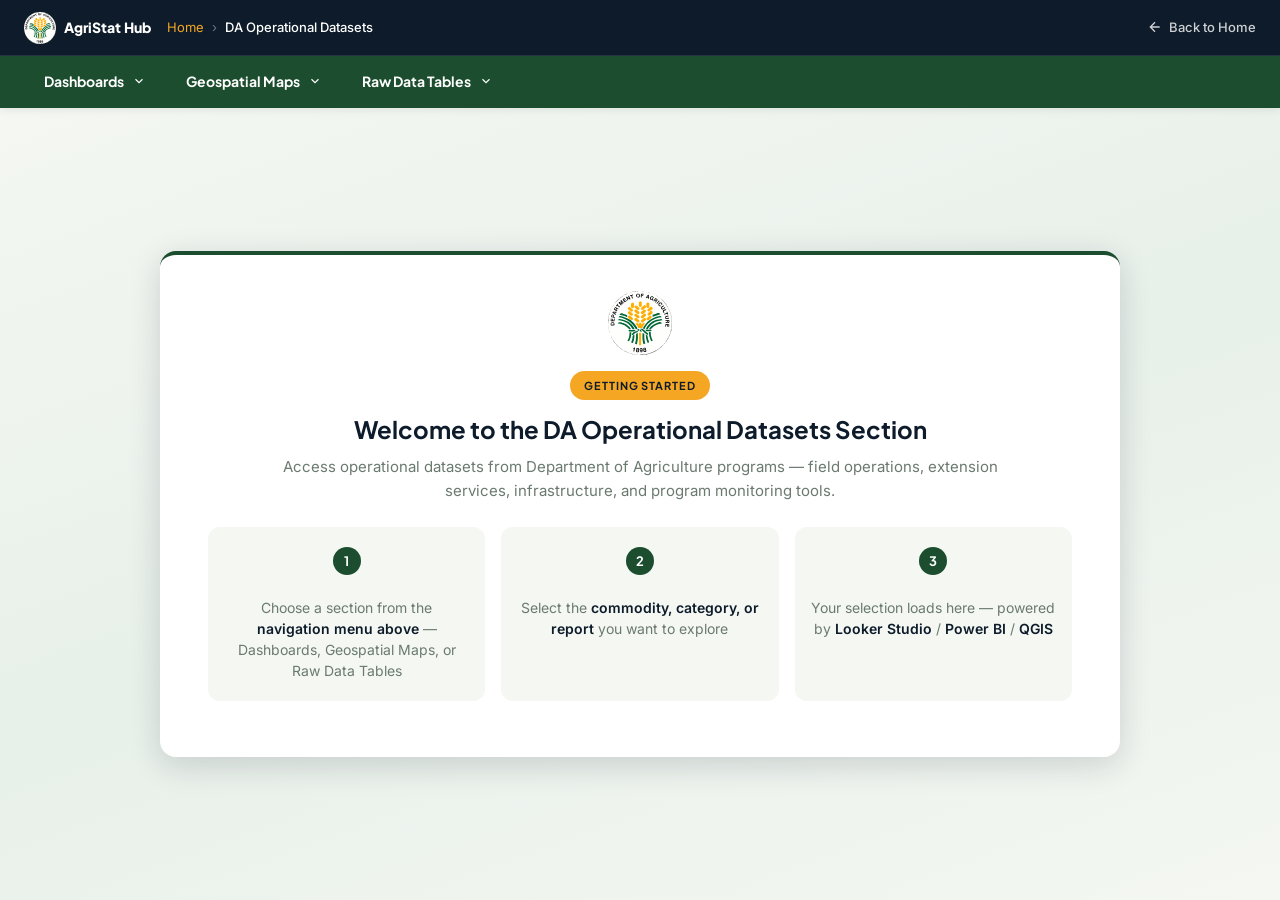
==== commit 0d1d0610: "Update to Version 1.1.1" ====
--- a/da-ops.html
+++ b/da-ops.html
@@ -7,6 +7,7 @@
   <meta name="description"
     content="DA Operational Hub — Department of Agriculture programs, projects, and field operations data">
   <title>DA Operational Hub | DA AgriStat Hub</title>
+  <link rel="icon" href="assets/images/da-logo.svg" type="image/svg+xml">
   <link rel="stylesheet" href="assets/css/main.css">
   <link rel="stylesheet" href="assets/css/nav.css">
   <link rel="stylesheet" href="assets/css/hub.css">
@@ -15,7 +16,7 @@
 
 <body class="hub-page hub-page--da">
 
-  <!-- Brand Bar -->
+  <!-- LAYOUT: Brand bar (breadcrumb + back link) -->
   <header class="nav-hub-brand">
     <div class="container nav-hub-brand__inner">
       <div class="nav-hub-brand__left">
@@ -23,11 +24,7 @@
           <img src="assets/images/agristat-logo.svg" alt="" width="32" height="32">
           <span>AgriStat Hub</span>
         </a>
-        <nav class="nav-hub-brand__breadcrumb" aria-label="Breadcrumb">
-          <a href="index.html">Home</a>
-          <span class="separator" aria-hidden="true">›</span>
-          <span aria-current="page">DA Operational Datasets</span>
-        </nav>
+        <nav class="nav-hub-brand__breadcrumb" aria-label="Breadcrumb" data-hub-name="DA Operational Datasets"></nav>
       </div>
       <a href="index.html" class="nav-hub-brand__back">
         <svg viewBox="0 0 24 24" fill="none" stroke="currentColor" stroke-width="2" aria-hidden="true">
@@ -38,7 +35,9 @@
     </div>
   </header>
 
-  <!-- Primary Hub Nav -->
+  <!-- Primary Hub Nav
+       Labels: NAV = desktop top bar (≥768px) | NAV-MOBILE = slide-out drawer (<768px)
+       Edit both when adding/removing menu links. data-hash must match EMBED_REGISTRY. -->
   <nav class="nav-hub-primary nav-hub-primary--da" aria-label="DA hub navigation">
     <div class="container nav-hub-primary__inner">
       <button class="nav-hub-primary__toggle" aria-label="Open navigation menu" aria-expanded="false"
@@ -51,7 +50,10 @@
       </button>
 
       <div class="nav-hub-primary__items">
-        <!-- Dashboards -->
+
+        <!-- ══════════════════════════════════════════════════════════
+             NAV: Dashboards (#dropdown-dashboards)
+             ══════════════════════════════════════════════════════════ -->
         <div class="nav-hub-primary__item">
           <button class="nav-hub-primary__btn" aria-expanded="false" aria-haspopup="true"
             aria-controls="dropdown-dashboards">
@@ -61,8 +63,12 @@
             </svg>
           </button>
           <div class="mega-dropdown" id="dropdown-dashboards" role="menu">
+
+            <!-- NAV: Dashboards › Mobile accordion -->
             <div class="mega-dropdown__inner">
               <div class="mega-dropdown__categories">
+
+                <!-- NAV: Dashboards › Category: Production -->
                 <div class="mega-dropdown__category">
                   <button class="mega-dropdown__category-btn" data-category="production" aria-expanded="false">
                     Production
@@ -70,235 +76,611 @@
                       <path d="M9 18l6-6-6-6" /></svg>
                   </button>
                   <div class="mega-dropdown__subitems" data-category="production">
-                    <a href="#" class="mega-dropdown__subitem" data-hash="da-rice-programs">Rice Program Monitoring<span
-                        class="commodity">Palay · Milled Rice</span></a>
-                    <a href="#" class="mega-dropdown__subitem" data-hash="da-corn-programs">Corn Program Monitoring<span
-                        class="commodity">Yellow Corn · White Corn</span></a>
-                    <a href="#" class="mega-dropdown__subitem" data-hash="da-high-value-crops">High Value Crops<span
-                        class="commodity">Vegetables · Fruits</span></a>
-                    <a href="#" class="mega-dropdown__subitem" data-hash="da-livestock-ops">Livestock Operations<span
-                        class="commodity">Cattle · Hog · Poultry</span></a>
-                  </div>
-                </div>
-                <div class="mega-dropdown__category">
-                  <button class="mega-dropdown__category-btn" data-category="input" aria-expanded="false">
-                    Input Supply
-                    <svg viewBox="0 0 24 24" fill="none" stroke="currentColor" stroke-width="2">
-                      <path d="M9 18l6-6-6-6" /></svg>
-                  </button>
-                  <div class="mega-dropdown__subitems" data-category="input">
-                    <a href="#" class="mega-dropdown__subitem" data-hash="da-fertilizer">Fertilizer Distribution<span
-                        class="commodity">Subsidy Programs</span></a>
-                    <a href="#" class="mega-dropdown__subitem" data-hash="da-seeds">Seeds &amp; Planting Materials<span
-                        class="commodity">Certified Seeds</span></a>
-                    <a href="#" class="mega-dropdown__subitem" data-hash="da-machinery">Farm Machinery<span
-                        class="commodity">Tractors · Harvesters</span></a>
-                  </div>
-                </div>
-                <div class="mega-dropdown__category">
-                  <button class="mega-dropdown__category-btn" data-category="extension" aria-expanded="false">
-                    Extension &amp; Training
-                    <svg viewBox="0 0 24 24" fill="none" stroke="currentColor" stroke-width="2">
-                      <path d="M9 18l6-6-6-6" /></svg>
-                  </button>
-                  <div class="mega-dropdown__subitems" data-category="extension">
-                    <a href="#" class="mega-dropdown__subitem" data-hash="da-farmer-training">Farmer Training
-                      Programs</a>
-                    <a href="#" class="mega-dropdown__subitem" data-hash="da-extension-coverage">Extension Service
-                      Coverage</a>
-                  </div>
-                </div>
+                <p class="nav-subgroup__placeholder" role="status">Subgroups for this category are pending update.</p>
+                  </div>
+                </div>
+
+                <!-- NAV: Dashboards › Category: Mechanization -->
+                <div class="mega-dropdown__category">
+                  <button class="mega-dropdown__category-btn" data-category="mechanization" aria-expanded="false">
+                    Mechanization
+                    <svg viewBox="0 0 24 24" fill="none" stroke="currentColor" stroke-width="2">
+                      <path d="M9 18l6-6-6-6" /></svg>
+                  </button>
+                  <div class="mega-dropdown__subitems" data-category="mechanization">
+                <p class="nav-subgroup__placeholder" role="status">Subgroups for this category are pending update.</p>
+                  </div>
+                </div>
+
+                <!-- NAV: Dashboards › Category: Irrigation Network and Infrastructure -->
                 <div class="mega-dropdown__category">
                   <button class="mega-dropdown__category-btn" data-category="irrigation" aria-expanded="false">
-                    Irrigation &amp; Infrastructure
+                    Irrigation Network and Infrastructure
                     <svg viewBox="0 0 24 24" fill="none" stroke="currentColor" stroke-width="2">
                       <path d="M9 18l6-6-6-6" /></svg>
                   </button>
                   <div class="mega-dropdown__subitems" data-category="irrigation">
-                    <a href="#" class="mega-dropdown__subitem" data-hash="da-irrigation-projects">Irrigation
-                      Projects</a>
-                    <a href="#" class="mega-dropdown__subitem" data-hash="da-postharvest">Post-Harvest Facilities</a>
-                  </div>
-                </div>
-                <div class="mega-dropdown__category">
-                  <button class="mega-dropdown__category-btn" data-category="disaster" aria-expanded="false">
-                    Disaster &amp; Climate
-                    <svg viewBox="0 0 24 24" fill="none" stroke="currentColor" stroke-width="2">
-                      <path d="M9 18l6-6-6-6" /></svg>
-                  </button>
-                  <div class="mega-dropdown__subitems" data-category="disaster">
-                    <a href="#" class="mega-dropdown__subitem" data-hash="da-damage-assessment">Crop Damage
-                      Assessment</a>
-                    <a href="#" class="mega-dropdown__subitem" data-hash="da-climate-adaptation">Climate Adaptation
-                      Programs</a>
-                  </div>
-                </div>
-                <div class="mega-dropdown__category">
-                  <button class="mega-dropdown__category-btn" data-category="lending" aria-expanded="false">
-                    Lending &amp; Credit
-                    <svg viewBox="0 0 24 24" fill="none" stroke="currentColor" stroke-width="2">
-                      <path d="M9 18l6-6-6-6" /></svg>
-                  </button>
-                  <div class="mega-dropdown__subitems" data-category="lending">
-                    <a href="#" class="mega-dropdown__subitem" data-hash="da-acpc-loans">ACPC Loan Programs</a>
-                    <a href="#" class="mega-dropdown__subitem" data-hash="da-sure-aid">SURE Aid &amp; Calamity Loans</a>
+                <p class="nav-subgroup__placeholder" role="status">Subgroups for this category are pending update.</p>
+                  </div>
+                </div>
+
+                <!-- NAV: Dashboards › Category: Logistics -->
+                <div class="mega-dropdown__category">
+                  <button class="mega-dropdown__category-btn" data-category="logistics" aria-expanded="false">
+                    Logistics
+                    <svg viewBox="0 0 24 24" fill="none" stroke="currentColor" stroke-width="2">
+                      <path d="M9 18l6-6-6-6" /></svg>
+                  </button>
+                  <div class="mega-dropdown__subitems" data-category="logistics">
+                <p class="nav-subgroup__placeholder" role="status">Subgroups for this category are pending update.</p>
+                  </div>
+                </div>
+
+                <!-- NAV: Dashboards › Category: Marketing and Trade -->
+                <div class="mega-dropdown__category">
+                  <button class="mega-dropdown__category-btn" data-category="trade" aria-expanded="false">
+                    Marketing and Trade
+                    <svg viewBox="0 0 24 24" fill="none" stroke="currentColor" stroke-width="2">
+                      <path d="M9 18l6-6-6-6" /></svg>
+                  </button>
+                  <div class="mega-dropdown__subitems" data-category="trade">
+                <p class="nav-subgroup__placeholder" role="status">Subgroups for this category are pending update.</p>
+                  </div>
+                </div>
+
+                <!-- NAV: Dashboards › Category: Policy and Regulations -->
+                <div class="mega-dropdown__category">
+                  <button class="mega-dropdown__category-btn" data-category="policy" aria-expanded="false">
+                    Policy and Regulations
+                    <svg viewBox="0 0 24 24" fill="none" stroke="currentColor" stroke-width="2">
+                      <path d="M9 18l6-6-6-6" /></svg>
+                  </button>
+                  <div class="mega-dropdown__subitems" data-category="policy">
+                <p class="nav-subgroup__placeholder" role="status">Subgroups for this category are pending update.</p>
+                  </div>
+                </div>
+
+                <!-- NAV: Dashboards › Category: Digital Innovation and Data Management -->
+                <div class="mega-dropdown__category">
+                  <button class="mega-dropdown__category-btn" data-category="digital" aria-expanded="false">
+                    Digital Innovation and Data Management
+                    <svg viewBox="0 0 24 24" fill="none" stroke="currentColor" stroke-width="2">
+                      <path d="M9 18l6-6-6-6" /></svg>
+                  </button>
+                  <div class="mega-dropdown__subitems" data-category="digital">
+                <div class="nav-subgroup is-open">
+                  <button type="button" class="nav-subgroup__toggle" aria-expanded="true">Disaster Risk Reduction</button>
+                  <div class="nav-subgroup__items">
+                <a href="#" class="mega-dropdown__subitem" data-hash="da-rice-planting-harvesting">Rice Planting and Harvesting</a>
+                <a href="#" class="mega-dropdown__subitem" data-hash="da-corn-planting-harvesting">Corn Planting and Harvesting</a>
+                  </div>
+                </div>
+                  </div>
+                </div>
+
+                <!-- NAV: Dashboards › Category: Credit and Insurance -->
+                <div class="mega-dropdown__category">
+                  <button class="mega-dropdown__category-btn" data-category="credit" aria-expanded="false">
+                    Credit and Insurance
+                    <svg viewBox="0 0 24 24" fill="none" stroke="currentColor" stroke-width="2">
+                      <path d="M9 18l6-6-6-6" /></svg>
+                  </button>
+                  <div class="mega-dropdown__subitems" data-category="credit">
+                <p class="nav-subgroup__placeholder" role="status">Subgroups for this category are pending update.</p>
+                  </div>
+                </div>
+
+                <!-- NAV: Dashboards › Category: Program and Project Monitoring -->
+                <div class="mega-dropdown__category">
+                  <button class="mega-dropdown__category-btn" data-category="program-monitoring" aria-expanded="false">
+                    Program and Project Monitoring
+                    <svg viewBox="0 0 24 24" fill="none" stroke="currentColor" stroke-width="2">
+                      <path d="M9 18l6-6-6-6" /></svg>
+                  </button>
+                  <div class="mega-dropdown__subitems" data-category="program-monitoring">
+                <p class="nav-subgroup__placeholder" role="status">Subgroups for this category are pending update.</p>
                   </div>
                 </div>
               </div>
             </div>
+
+            <!-- NAV: Dashboards › Desktop layout -->
             <div class="mega-dropdown__desktop">
               <div class="mega-dropdown__desktop-categories">
                 <button class="mega-dropdown__desktop-category is-active" data-category="production">Production</button>
-                <button class="mega-dropdown__desktop-category" data-category="input">Input Supply</button>
-                <button class="mega-dropdown__desktop-category" data-category="extension">Extension &amp;
-                  Training</button>
-                <button class="mega-dropdown__desktop-category" data-category="irrigation">Irrigation &amp;
-                  Infrastructure</button>
-                <button class="mega-dropdown__desktop-category" data-category="disaster">Disaster &amp; Climate</button>
-                <button class="mega-dropdown__desktop-category" data-category="lending">Lending &amp; Credit</button>
+                <button class="mega-dropdown__desktop-category" data-category="mechanization">Mechanization</button>
+                <button class="mega-dropdown__desktop-category" data-category="irrigation">Irrigation Network and Infrastructure</button>
+                <button class="mega-dropdown__desktop-category" data-category="logistics">Logistics</button>
+                <button class="mega-dropdown__desktop-category" data-category="trade">Marketing and Trade</button>
+                <button class="mega-dropdown__desktop-category" data-category="policy">Policy and Regulations</button>
+                <button class="mega-dropdown__desktop-category" data-category="digital">Digital Innovation and Data Management</button>
+                <button class="mega-dropdown__desktop-category" data-category="credit">Credit and Insurance</button>
+                <button class="mega-dropdown__desktop-category" data-category="program-monitoring">Program and Project Monitoring</button>
               </div>
               <div class="mega-dropdown__desktop-subitems">
+
+                <!-- NAV: Dashboards › Desktop panel: Production -->
                 <div class="mega-dropdown__desktop-subitems-panel is-active" data-category="production">
                   <h4>Production</h4>
-                  <a href="#" class="mega-dropdown__subitem" data-hash="da-rice-programs">Rice Program Monitoring<span
-                      class="commodity">Palay · Milled Rice</span></a>
-                  <a href="#" class="mega-dropdown__subitem" data-hash="da-corn-programs">Corn Program Monitoring<span
-                      class="commodity">Yellow Corn · White Corn</span></a>
-                  <a href="#" class="mega-dropdown__subitem" data-hash="da-high-value-crops">High Value Crops<span
-                      class="commodity">Vegetables · Fruits</span></a>
-                  <a href="#" class="mega-dropdown__subitem" data-hash="da-livestock-ops">Livestock Operations<span
-                      class="commodity">Cattle · Hog · Poultry</span></a>
-                </div>
-                <div class="mega-dropdown__desktop-subitems-panel" data-category="input">
-                  <h4>Input Supply</h4>
-                  <a href="#" class="mega-dropdown__subitem" data-hash="da-fertilizer">Fertilizer Distribution<span
-                      class="commodity">Subsidy Programs</span></a>
-                  <a href="#" class="mega-dropdown__subitem" data-hash="da-seeds">Seeds &amp; Planting Materials<span
-                      class="commodity">Certified Seeds</span></a>
-                  <a href="#" class="mega-dropdown__subitem" data-hash="da-machinery">Farm Machinery<span
-                      class="commodity">Tractors · Harvesters</span></a>
-                </div>
-                <div class="mega-dropdown__desktop-subitems-panel" data-category="extension">
-                  <h4>Extension &amp; Training</h4>
-                  <a href="#" class="mega-dropdown__subitem" data-hash="da-farmer-training">Farmer Training Programs</a>
-                  <a href="#" class="mega-dropdown__subitem" data-hash="da-extension-coverage">Extension Service
-                    Coverage</a>
-                </div>
+                <p class="nav-subgroup__placeholder" role="status">Subgroups for this category are pending update.</p>
+                </div>
+
+                <!-- NAV: Dashboards › Desktop panel: Mechanization -->
+                <div class="mega-dropdown__desktop-subitems-panel" data-category="mechanization">
+                  <h4>Mechanization</h4>
+                <p class="nav-subgroup__placeholder" role="status">Subgroups for this category are pending update.</p>
+                </div>
+
+                <!-- NAV: Dashboards › Desktop panel: Irrigation Network and Infrastructure -->
                 <div class="mega-dropdown__desktop-subitems-panel" data-category="irrigation">
-                  <h4>Irrigation &amp; Infrastructure</h4>
-                  <a href="#" class="mega-dropdown__subitem" data-hash="da-irrigation-projects">Irrigation Projects</a>
-                  <a href="#" class="mega-dropdown__subitem" data-hash="da-postharvest">Post-Harvest Facilities</a>
-                </div>
-                <div class="mega-dropdown__desktop-subitems-panel" data-category="disaster">
-                  <h4>Disaster &amp; Climate</h4>
-                  <a href="#" class="mega-dropdown__subitem" data-hash="da-damage-assessment">Crop Damage Assessment</a>
-                  <a href="#" class="mega-dropdown__subitem" data-hash="da-climate-adaptation">Climate Adaptation
-                    Programs</a>
-                </div>
-                <div class="mega-dropdown__desktop-subitems-panel" data-category="lending">
-                  <h4>Lending &amp; Credit</h4>
-                  <a href="#" class="mega-dropdown__subitem" data-hash="da-acpc-loans">ACPC Loan Programs</a>
-                  <a href="#" class="mega-dropdown__subitem" data-hash="da-sure-aid">SURE Aid &amp; Calamity Loans</a>
+                  <h4>Irrigation Network and Infrastructure</h4>
+                <p class="nav-subgroup__placeholder" role="status">Subgroups for this category are pending update.</p>
+                </div>
+
+                <!-- NAV: Dashboards › Desktop panel: Logistics -->
+                <div class="mega-dropdown__desktop-subitems-panel" data-category="logistics">
+                  <h4>Logistics</h4>
+                <p class="nav-subgroup__placeholder" role="status">Subgroups for this category are pending update.</p>
+                </div>
+
+                <!-- NAV: Dashboards › Desktop panel: Marketing and Trade -->
+                <div class="mega-dropdown__desktop-subitems-panel" data-category="trade">
+                  <h4>Marketing and Trade</h4>
+                <p class="nav-subgroup__placeholder" role="status">Subgroups for this category are pending update.</p>
+                </div>
+
+                <!-- NAV: Dashboards › Desktop panel: Policy and Regulations -->
+                <div class="mega-dropdown__desktop-subitems-panel" data-category="policy">
+                  <h4>Policy and Regulations</h4>
+                <p class="nav-subgroup__placeholder" role="status">Subgroups for this category are pending update.</p>
+                </div>
+
+                <!-- NAV: Dashboards › Desktop panel: Digital Innovation and Data Management -->
+                <div class="mega-dropdown__desktop-subitems-panel" data-category="digital">
+                  <h4>Digital Innovation and Data Management</h4>
+                <div class="nav-subgroup is-open">
+                  <button type="button" class="nav-subgroup__toggle" aria-expanded="true">Disaster Risk Reduction</button>
+                  <div class="nav-subgroup__items">
+                <a href="#" class="mega-dropdown__subitem" data-hash="da-rice-planting-harvesting">Rice Planting and Harvesting</a>
+                <a href="#" class="mega-dropdown__subitem" data-hash="da-corn-planting-harvesting">Corn Planting and Harvesting</a>
+                  </div>
+                </div>
+                </div>
+
+                <!-- NAV: Dashboards › Desktop panel: Credit and Insurance -->
+                <div class="mega-dropdown__desktop-subitems-panel" data-category="credit">
+                  <h4>Credit and Insurance</h4>
+                <p class="nav-subgroup__placeholder" role="status">Subgroups for this category are pending update.</p>
+                </div>
+
+                <!-- NAV: Dashboards › Desktop panel: Program and Project Monitoring -->
+                <div class="mega-dropdown__desktop-subitems-panel" data-category="program-monitoring">
+                  <h4>Program and Project Monitoring</h4>
+                <p class="nav-subgroup__placeholder" role="status">Subgroups for this category are pending update.</p>
                 </div>
               </div>
             </div>
           </div>
         </div>
 
-        <!-- GeoMaps -->
+        <!-- ══════════════════════════════════════════════════════════
+             NAV: Geospatial Maps (#dropdown-geomaps)
+             ══════════════════════════════════════════════════════════ -->
         <div class="nav-hub-primary__item">
           <button class="nav-hub-primary__btn" aria-expanded="false" aria-haspopup="true"
             aria-controls="dropdown-geomaps">
-            GeoMaps &amp; Baseline Data
+            Geospatial Maps
             <svg viewBox="0 0 24 24" fill="none" stroke="currentColor" stroke-width="2" aria-hidden="true">
               <path d="M6 9l6 6 6-6" />
             </svg>
           </button>
           <div class="mega-dropdown" id="dropdown-geomaps" role="menu">
+
+            <!-- NAV: Geospatial Maps › Mobile accordion -->
             <div class="mega-dropdown__inner">
               <div class="mega-dropdown__categories">
-                <div class="mega-dropdown__category">
-                  <button class="mega-dropdown__category-btn" data-category="field-ops" aria-expanded="false">
-                    Field Operations Maps
-                    <svg viewBox="0 0 24 24" fill="none" stroke="currentColor" stroke-width="2">
-                      <path d="M9 18l6-6-6-6" /></svg>
-                  </button>
-                  <div class="mega-dropdown__subitems" data-category="field-ops">
-                    <a href="#" class="mega-dropdown__subitem" data-hash="da-regional-ops">Regional Operations Map</a>
-                    <a href="#" class="mega-dropdown__subitem" data-hash="da-project-sites">Project Site Locations</a>
-                  </div>
-                </div>
-                <div class="mega-dropdown__category">
-                  <button class="mega-dropdown__category-btn" data-category="baseline" aria-expanded="false">
-                    Baseline Data
-                    <svg viewBox="0 0 24 24" fill="none" stroke="currentColor" stroke-width="2">
-                      <path d="M9 18l6-6-6-6" /></svg>
-                  </button>
-                  <div class="mega-dropdown__subitems" data-category="baseline">
-                    <a href="#" class="mega-dropdown__subitem" data-hash="da-farmer-registry">Farmer Registry</a>
-                    <a href="#" class="mega-dropdown__subitem" data-hash="da-farm-parcels">Farm Parcel Database</a>
+
+                <!-- NAV: Geospatial Maps › Category: Production -->
+                <div class="mega-dropdown__category">
+                  <button class="mega-dropdown__category-btn" data-category="production-map" aria-expanded="false">
+                    Production
+                    <svg viewBox="0 0 24 24" fill="none" stroke="currentColor" stroke-width="2">
+                      <path d="M9 18l6-6-6-6" /></svg>
+                  </button>
+                  <div class="mega-dropdown__subitems" data-category="production-map">
+                <p class="nav-subgroup__placeholder" role="status">Subgroups for this category are pending update.</p>
+                  </div>
+                </div>
+
+                <!-- NAV: Geospatial Maps › Category: Mechanization -->
+                <div class="mega-dropdown__category">
+                  <button class="mega-dropdown__category-btn" data-category="mechanization-map" aria-expanded="false">
+                    Mechanization
+                    <svg viewBox="0 0 24 24" fill="none" stroke="currentColor" stroke-width="2">
+                      <path d="M9 18l6-6-6-6" /></svg>
+                  </button>
+                  <div class="mega-dropdown__subitems" data-category="mechanization-map">
+                <p class="nav-subgroup__placeholder" role="status">Subgroups for this category are pending update.</p>
+                  </div>
+                </div>
+
+                <!-- NAV: Geospatial Maps › Category: Irrigation Network and Infrastructure -->
+                <div class="mega-dropdown__category">
+                  <button class="mega-dropdown__category-btn" data-category="irrigation-map" aria-expanded="false">
+                    Irrigation Network and Infrastructure
+                    <svg viewBox="0 0 24 24" fill="none" stroke="currentColor" stroke-width="2">
+                      <path d="M9 18l6-6-6-6" /></svg>
+                  </button>
+                  <div class="mega-dropdown__subitems" data-category="irrigation-map">
+                <p class="nav-subgroup__placeholder" role="status">Subgroups for this category are pending update.</p>
+                  </div>
+                </div>
+
+                <!-- NAV: Geospatial Maps › Category: Logistics -->
+                <div class="mega-dropdown__category">
+                  <button class="mega-dropdown__category-btn" data-category="logistics-map" aria-expanded="false">
+                    Logistics
+                    <svg viewBox="0 0 24 24" fill="none" stroke="currentColor" stroke-width="2">
+                      <path d="M9 18l6-6-6-6" /></svg>
+                  </button>
+                  <div class="mega-dropdown__subitems" data-category="logistics-map">
+                <p class="nav-subgroup__placeholder" role="status">Subgroups for this category are pending update.</p>
+                  </div>
+                </div>
+
+                <!-- NAV: Geospatial Maps › Category: Marketing and Trade -->
+                <div class="mega-dropdown__category">
+                  <button class="mega-dropdown__category-btn" data-category="trade-map" aria-expanded="false">
+                    Marketing and Trade
+                    <svg viewBox="0 0 24 24" fill="none" stroke="currentColor" stroke-width="2">
+                      <path d="M9 18l6-6-6-6" /></svg>
+                  </button>
+                  <div class="mega-dropdown__subitems" data-category="trade-map">
+                <p class="nav-subgroup__placeholder" role="status">Subgroups for this category are pending update.</p>
+                  </div>
+                </div>
+
+                <!-- NAV: Geospatial Maps › Category: Policy and Regulations -->
+                <div class="mega-dropdown__category">
+                  <button class="mega-dropdown__category-btn" data-category="policy-map" aria-expanded="false">
+                    Policy and Regulations
+                    <svg viewBox="0 0 24 24" fill="none" stroke="currentColor" stroke-width="2">
+                      <path d="M9 18l6-6-6-6" /></svg>
+                  </button>
+                  <div class="mega-dropdown__subitems" data-category="policy-map">
+                <p class="nav-subgroup__placeholder" role="status">Subgroups for this category are pending update.</p>
+                  </div>
+                </div>
+
+                <!-- NAV: Geospatial Maps › Category: Digital Innovation and Data Management -->
+                <div class="mega-dropdown__category">
+                  <button class="mega-dropdown__category-btn" data-category="digital-map" aria-expanded="false">
+                    Digital Innovation and Data Management
+                    <svg viewBox="0 0 24 24" fill="none" stroke="currentColor" stroke-width="2">
+                      <path d="M9 18l6-6-6-6" /></svg>
+                  </button>
+                  <div class="mega-dropdown__subitems" data-category="digital-map">
+                <div class="nav-subgroup is-open">
+                  <button type="button" class="nav-subgroup__toggle" aria-expanded="true">Disaster Risk Reduction</button>
+                  <div class="nav-subgroup__items">
+                <a href="#" class="mega-dropdown__subitem" data-hash="da-rice-planting-harvesting-map">Rice Planting and Harvesting</a>
+                <a href="#" class="mega-dropdown__subitem" data-hash="da-corn-planting-harvesting-map">Corn Planting and Harvesting</a>
+                  </div>
+                </div>
+                  </div>
+                </div>
+
+                <!-- NAV: Geospatial Maps › Category: Credit and Insurance -->
+                <div class="mega-dropdown__category">
+                  <button class="mega-dropdown__category-btn" data-category="credit-map" aria-expanded="false">
+                    Credit and Insurance
+                    <svg viewBox="0 0 24 24" fill="none" stroke="currentColor" stroke-width="2">
+                      <path d="M9 18l6-6-6-6" /></svg>
+                  </button>
+                  <div class="mega-dropdown__subitems" data-category="credit-map">
+                <p class="nav-subgroup__placeholder" role="status">Subgroups for this category are pending update.</p>
+                  </div>
+                </div>
+
+                <!-- NAV: Geospatial Maps › Category: Program and Project Monitoring -->
+                <div class="mega-dropdown__category">
+                  <button class="mega-dropdown__category-btn" data-category="program-monitoring-map" aria-expanded="false">
+                    Program and Project Monitoring
+                    <svg viewBox="0 0 24 24" fill="none" stroke="currentColor" stroke-width="2">
+                      <path d="M9 18l6-6-6-6" /></svg>
+                  </button>
+                  <div class="mega-dropdown__subitems" data-category="program-monitoring-map">
+                <p class="nav-subgroup__placeholder" role="status">Subgroups for this category are pending update.</p>
                   </div>
                 </div>
               </div>
             </div>
+
+            <!-- NAV: Geospatial Maps › Desktop layout -->
             <div class="mega-dropdown__desktop">
               <div class="mega-dropdown__desktop-categories">
-                <button class="mega-dropdown__desktop-category is-active" data-category="field-ops">Field Operations
-                  Maps</button>
-                <button class="mega-dropdown__desktop-category" data-category="baseline">Baseline Data</button>
+                <button class="mega-dropdown__desktop-category is-active" data-category="production-map">Production</button>
+                <button class="mega-dropdown__desktop-category" data-category="mechanization-map">Mechanization</button>
+                <button class="mega-dropdown__desktop-category" data-category="irrigation-map">Irrigation Network and Infrastructure</button>
+                <button class="mega-dropdown__desktop-category" data-category="logistics-map">Logistics</button>
+                <button class="mega-dropdown__desktop-category" data-category="trade-map">Marketing and Trade</button>
+                <button class="mega-dropdown__desktop-category" data-category="policy-map">Policy and Regulations</button>
+                <button class="mega-dropdown__desktop-category" data-category="digital-map">Digital Innovation and Data Management</button>
+                <button class="mega-dropdown__desktop-category" data-category="credit-map">Credit and Insurance</button>
+                <button class="mega-dropdown__desktop-category" data-category="program-monitoring-map">Program and Project Monitoring</button>
               </div>
               <div class="mega-dropdown__desktop-subitems">
-                <div class="mega-dropdown__desktop-subitems-panel is-active" data-category="field-ops">
-                  <h4>Field Operations Maps</h4>
-                  <a href="#" class="mega-dropdown__subitem" data-hash="da-regional-ops">Regional Operations Map</a>
-                  <a href="#" class="mega-dropdown__subitem" data-hash="da-project-sites">Project Site Locations</a>
-                </div>
-                <div class="mega-dropdown__desktop-subitems-panel" data-category="baseline">
-                  <h4>Baseline Data</h4>
-                  <a href="#" class="mega-dropdown__subitem" data-hash="da-farmer-registry">Farmer Registry</a>
-                  <a href="#" class="mega-dropdown__subitem" data-hash="da-farm-parcels">Farm Parcel Database</a>
+
+                <!-- NAV: Geospatial Maps › Desktop panel: Production -->
+                <div class="mega-dropdown__desktop-subitems-panel is-active" data-category="production-map">
+                  <h4>Production</h4>
+                <p class="nav-subgroup__placeholder" role="status">Subgroups for this category are pending update.</p>
+                </div>
+
+                <!-- NAV: Geospatial Maps › Desktop panel: Mechanization -->
+                <div class="mega-dropdown__desktop-subitems-panel" data-category="mechanization-map">
+                  <h4>Mechanization</h4>
+                <p class="nav-subgroup__placeholder" role="status">Subgroups for this category are pending update.</p>
+                </div>
+
+                <!-- NAV: Geospatial Maps › Desktop panel: Irrigation Network and Infrastructure -->
+                <div class="mega-dropdown__desktop-subitems-panel" data-category="irrigation-map">
+                  <h4>Irrigation Network and Infrastructure</h4>
+                <p class="nav-subgroup__placeholder" role="status">Subgroups for this category are pending update.</p>
+                </div>
+
+                <!-- NAV: Geospatial Maps › Desktop panel: Logistics -->
+                <div class="mega-dropdown__desktop-subitems-panel" data-category="logistics-map">
+                  <h4>Logistics</h4>
+                <p class="nav-subgroup__placeholder" role="status">Subgroups for this category are pending update.</p>
+                </div>
+
+                <!-- NAV: Geospatial Maps › Desktop panel: Marketing and Trade -->
+                <div class="mega-dropdown__desktop-subitems-panel" data-category="trade-map">
+                  <h4>Marketing and Trade</h4>
+                <p class="nav-subgroup__placeholder" role="status">Subgroups for this category are pending update.</p>
+                </div>
+
+                <!-- NAV: Geospatial Maps › Desktop panel: Policy and Regulations -->
+                <div class="mega-dropdown__desktop-subitems-panel" data-category="policy-map">
+                  <h4>Policy and Regulations</h4>
+                <p class="nav-subgroup__placeholder" role="status">Subgroups for this category are pending update.</p>
+                </div>
+
+                <!-- NAV: Geospatial Maps › Desktop panel: Digital Innovation and Data Management -->
+                <div class="mega-dropdown__desktop-subitems-panel" data-category="digital-map">
+                  <h4>Digital Innovation and Data Management</h4>
+                <div class="nav-subgroup is-open">
+                  <button type="button" class="nav-subgroup__toggle" aria-expanded="true">Disaster Risk Reduction</button>
+                  <div class="nav-subgroup__items">
+                <a href="#" class="mega-dropdown__subitem" data-hash="da-rice-planting-harvesting-map">Rice Planting and Harvesting</a>
+                <a href="#" class="mega-dropdown__subitem" data-hash="da-corn-planting-harvesting-map">Corn Planting and Harvesting</a>
+                  </div>
+                </div>
+                </div>
+
+                <!-- NAV: Geospatial Maps › Desktop panel: Credit and Insurance -->
+                <div class="mega-dropdown__desktop-subitems-panel" data-category="credit-map">
+                  <h4>Credit and Insurance</h4>
+                <p class="nav-subgroup__placeholder" role="status">Subgroups for this category are pending update.</p>
+                </div>
+
+                <!-- NAV: Geospatial Maps › Desktop panel: Program and Project Monitoring -->
+                <div class="mega-dropdown__desktop-subitems-panel" data-category="program-monitoring-map">
+                  <h4>Program and Project Monitoring</h4>
+                <p class="nav-subgroup__placeholder" role="status">Subgroups for this category are pending update.</p>
                 </div>
               </div>
             </div>
           </div>
         </div>
 
-        <!-- Raw Data -->
+        <!-- ══════════════════════════════════════════════════════════
+             NAV: Raw Data Tables (#dropdown-raw)
+             ══════════════════════════════════════════════════════════ -->
         <div class="nav-hub-primary__item">
-          <button class="nav-hub-primary__btn" aria-expanded="false" aria-haspopup="true" aria-controls="dropdown-raw">
+          <button class="nav-hub-primary__btn" aria-expanded="false" aria-haspopup="true"
+            aria-controls="dropdown-raw">
             Raw Data Tables
             <svg viewBox="0 0 24 24" fill="none" stroke="currentColor" stroke-width="2" aria-hidden="true">
               <path d="M6 9l6 6 6-6" />
             </svg>
           </button>
           <div class="mega-dropdown" id="dropdown-raw" role="menu">
+
+            <!-- NAV: Raw Data Tables › Mobile accordion -->
             <div class="mega-dropdown__inner">
               <div class="mega-dropdown__categories">
-                <div class="mega-dropdown__category">
-                  <button class="mega-dropdown__category-btn" data-category="tables" aria-expanded="false">
-                    Operational Reports
-                    <svg viewBox="0 0 24 24" fill="none" stroke="currentColor" stroke-width="2">
-                      <path d="M9 18l6-6-6-6" /></svg>
-                  </button>
-                  <div class="mega-dropdown__subitems" data-category="tables">
-                    <a href="#" class="mega-dropdown__subitem" data-hash="da-monthly-ops">Monthly Operations Report</a>
-                    <a href="#" class="mega-dropdown__subitem" data-hash="da-program-status">Program Status Tables</a>
-                    <a href="#" class="mega-dropdown__subitem" data-hash="da-budget-utilization">Budget Utilization</a>
+
+                <!-- NAV: Raw Data Tables › Category: Production -->
+                <div class="mega-dropdown__category">
+                  <button class="mega-dropdown__category-btn" data-category="production-table" aria-expanded="false">
+                    Production
+                    <svg viewBox="0 0 24 24" fill="none" stroke="currentColor" stroke-width="2">
+                      <path d="M9 18l6-6-6-6" /></svg>
+                  </button>
+                  <div class="mega-dropdown__subitems" data-category="production-table">
+                <p class="nav-subgroup__placeholder" role="status">Subgroups for this category are pending update.</p>
+                  </div>
+                </div>
+
+                <!-- NAV: Raw Data Tables › Category: Mechanization -->
+                <div class="mega-dropdown__category">
+                  <button class="mega-dropdown__category-btn" data-category="mechanization-table" aria-expanded="false">
+                    Mechanization
+                    <svg viewBox="0 0 24 24" fill="none" stroke="currentColor" stroke-width="2">
+                      <path d="M9 18l6-6-6-6" /></svg>
+                  </button>
+                  <div class="mega-dropdown__subitems" data-category="mechanization-table">
+                <p class="nav-subgroup__placeholder" role="status">Subgroups for this category are pending update.</p>
+                  </div>
+                </div>
+
+                <!-- NAV: Raw Data Tables › Category: Irrigation Network and Infrastructure -->
+                <div class="mega-dropdown__category">
+                  <button class="mega-dropdown__category-btn" data-category="irrigation-table" aria-expanded="false">
+                    Irrigation Network and Infrastructure
+                    <svg viewBox="0 0 24 24" fill="none" stroke="currentColor" stroke-width="2">
+                      <path d="M9 18l6-6-6-6" /></svg>
+                  </button>
+                  <div class="mega-dropdown__subitems" data-category="irrigation-table">
+                <p class="nav-subgroup__placeholder" role="status">Subgroups for this category are pending update.</p>
+                  </div>
+                </div>
+
+                <!-- NAV: Raw Data Tables › Category: Logistics -->
+                <div class="mega-dropdown__category">
+                  <button class="mega-dropdown__category-btn" data-category="logistics-table" aria-expanded="false">
+                    Logistics
+                    <svg viewBox="0 0 24 24" fill="none" stroke="currentColor" stroke-width="2">
+                      <path d="M9 18l6-6-6-6" /></svg>
+                  </button>
+                  <div class="mega-dropdown__subitems" data-category="logistics-table">
+                <p class="nav-subgroup__placeholder" role="status">Subgroups for this category are pending update.</p>
+                  </div>
+                </div>
+
+                <!-- NAV: Raw Data Tables › Category: Marketing and Trade -->
+                <div class="mega-dropdown__category">
+                  <button class="mega-dropdown__category-btn" data-category="trade-table" aria-expanded="false">
+                    Marketing and Trade
+                    <svg viewBox="0 0 24 24" fill="none" stroke="currentColor" stroke-width="2">
+                      <path d="M9 18l6-6-6-6" /></svg>
+                  </button>
+                  <div class="mega-dropdown__subitems" data-category="trade-table">
+                <p class="nav-subgroup__placeholder" role="status">Subgroups for this category are pending update.</p>
+                  </div>
+                </div>
+
+                <!-- NAV: Raw Data Tables › Category: Policy and Regulations -->
+                <div class="mega-dropdown__category">
+                  <button class="mega-dropdown__category-btn" data-category="policy-table" aria-expanded="false">
+                    Policy and Regulations
+                    <svg viewBox="0 0 24 24" fill="none" stroke="currentColor" stroke-width="2">
+                      <path d="M9 18l6-6-6-6" /></svg>
+                  </button>
+                  <div class="mega-dropdown__subitems" data-category="policy-table">
+                <p class="nav-subgroup__placeholder" role="status">Subgroups for this category are pending update.</p>
+                  </div>
+                </div>
+
+                <!-- NAV: Raw Data Tables › Category: Digital Innovation and Data Management -->
+                <div class="mega-dropdown__category">
+                  <button class="mega-dropdown__category-btn" data-category="digital-table" aria-expanded="false">
+                    Digital Innovation and Data Management
+                    <svg viewBox="0 0 24 24" fill="none" stroke="currentColor" stroke-width="2">
+                      <path d="M9 18l6-6-6-6" /></svg>
+                  </button>
+                  <div class="mega-dropdown__subitems" data-category="digital-table">
+                <div class="nav-subgroup is-open">
+                  <button type="button" class="nav-subgroup__toggle" aria-expanded="true">Disaster Risk Reduction</button>
+                  <div class="nav-subgroup__items">
+                <a href="#" class="mega-dropdown__subitem" data-hash="da-rice-planting-harvesting-table">Rice Planting and Harvesting</a>
+                <a href="#" class="mega-dropdown__subitem" data-hash="da-corn-planting-harvesting-table">Corn Planting and Harvesting</a>
+                  </div>
+                </div>
+                  </div>
+                </div>
+
+                <!-- NAV: Raw Data Tables › Category: Credit and Insurance -->
+                <div class="mega-dropdown__category">
+                  <button class="mega-dropdown__category-btn" data-category="credit-table" aria-expanded="false">
+                    Credit and Insurance
+                    <svg viewBox="0 0 24 24" fill="none" stroke="currentColor" stroke-width="2">
+                      <path d="M9 18l6-6-6-6" /></svg>
+                  </button>
+                  <div class="mega-dropdown__subitems" data-category="credit-table">
+                <p class="nav-subgroup__placeholder" role="status">Subgroups for this category are pending update.</p>
+                  </div>
+                </div>
+
+                <!-- NAV: Raw Data Tables › Category: Program and Project Monitoring -->
+                <div class="mega-dropdown__category">
+                  <button class="mega-dropdown__category-btn" data-category="program-monitoring-table" aria-expanded="false">
+                    Program and Project Monitoring
+                    <svg viewBox="0 0 24 24" fill="none" stroke="currentColor" stroke-width="2">
+                      <path d="M9 18l6-6-6-6" /></svg>
+                  </button>
+                  <div class="mega-dropdown__subitems" data-category="program-monitoring-table">
+                <p class="nav-subgroup__placeholder" role="status">Subgroups for this category are pending update.</p>
                   </div>
                 </div>
               </div>
             </div>
+
+            <!-- NAV: Raw Data Tables › Desktop layout -->
             <div class="mega-dropdown__desktop">
               <div class="mega-dropdown__desktop-categories">
-                <button class="mega-dropdown__desktop-category is-active" data-category="tables">Operational
-                  Reports</button>
+                <button class="mega-dropdown__desktop-category is-active" data-category="production-table">Production</button>
+                <button class="mega-dropdown__desktop-category" data-category="mechanization-table">Mechanization</button>
+                <button class="mega-dropdown__desktop-category" data-category="irrigation-table">Irrigation Network and Infrastructure</button>
+                <button class="mega-dropdown__desktop-category" data-category="logistics-table">Logistics</button>
+                <button class="mega-dropdown__desktop-category" data-category="trade-table">Marketing and Trade</button>
+                <button class="mega-dropdown__desktop-category" data-category="policy-table">Policy and Regulations</button>
+                <button class="mega-dropdown__desktop-category" data-category="digital-table">Digital Innovation and Data Management</button>
+                <button class="mega-dropdown__desktop-category" data-category="credit-table">Credit and Insurance</button>
+                <button class="mega-dropdown__desktop-category" data-category="program-monitoring-table">Program and Project Monitoring</button>
               </div>
               <div class="mega-dropdown__desktop-subitems">
-                <div class="mega-dropdown__desktop-subitems-panel is-active" data-category="tables">
-                  <h4>Operational Reports</h4>
-                  <a href="#" class="mega-dropdown__subitem" data-hash="da-monthly-ops">Monthly Operations Report</a>
-                  <a href="#" class="mega-dropdown__subitem" data-hash="da-program-status">Program Status Tables</a>
-                  <a href="#" class="mega-dropdown__subitem" data-hash="da-budget-utilization">Budget Utilization</a>
+
+                <!-- NAV: Raw Data Tables › Desktop panel: Production -->
+                <div class="mega-dropdown__desktop-subitems-panel is-active" data-category="production-table">
+                  <h4>Production</h4>
+                <p class="nav-subgroup__placeholder" role="status">Subgroups for this category are pending update.</p>
+                </div>
+
+                <!-- NAV: Raw Data Tables › Desktop panel: Mechanization -->
+                <div class="mega-dropdown__desktop-subitems-panel" data-category="mechanization-table">
+                  <h4>Mechanization</h4>
+                <p class="nav-subgroup__placeholder" role="status">Subgroups for this category are pending update.</p>
+                </div>
+
+                <!-- NAV: Raw Data Tables › Desktop panel: Irrigation Network and Infrastructure -->
+                <div class="mega-dropdown__desktop-subitems-panel" data-category="irrigation-table">
+                  <h4>Irrigation Network and Infrastructure</h4>
+                <p class="nav-subgroup__placeholder" role="status">Subgroups for this category are pending update.</p>
+                </div>
+
+                <!-- NAV: Raw Data Tables › Desktop panel: Logistics -->
+                <div class="mega-dropdown__desktop-subitems-panel" data-category="logistics-table">
+                  <h4>Logistics</h4>
+                <p class="nav-subgroup__placeholder" role="status">Subgroups for this category are pending update.</p>
+                </div>
+
+                <!-- NAV: Raw Data Tables › Desktop panel: Marketing and Trade -->
+                <div class="mega-dropdown__desktop-subitems-panel" data-category="trade-table">
+                  <h4>Marketing and Trade</h4>
+                <p class="nav-subgroup__placeholder" role="status">Subgroups for this category are pending update.</p>
+                </div>
+
+                <!-- NAV: Raw Data Tables › Desktop panel: Policy and Regulations -->
+                <div class="mega-dropdown__desktop-subitems-panel" data-category="policy-table">
+                  <h4>Policy and Regulations</h4>
+                <p class="nav-subgroup__placeholder" role="status">Subgroups for this category are pending update.</p>
+                </div>
+
+                <!-- NAV: Raw Data Tables › Desktop panel: Digital Innovation and Data Management -->
+                <div class="mega-dropdown__desktop-subitems-panel" data-category="digital-table">
+                  <h4>Digital Innovation and Data Management</h4>
+                <div class="nav-subgroup is-open">
+                  <button type="button" class="nav-subgroup__toggle" aria-expanded="true">Disaster Risk Reduction</button>
+                  <div class="nav-subgroup__items">
+                <a href="#" class="mega-dropdown__subitem" data-hash="da-rice-planting-harvesting-table">Rice Planting and Harvesting</a>
+                <a href="#" class="mega-dropdown__subitem" data-hash="da-corn-planting-harvesting-table">Corn Planting and Harvesting</a>
+                  </div>
+                </div>
+                </div>
+
+                <!-- NAV: Raw Data Tables › Desktop panel: Credit and Insurance -->
+                <div class="mega-dropdown__desktop-subitems-panel" data-category="credit-table">
+                  <h4>Credit and Insurance</h4>
+                <p class="nav-subgroup__placeholder" role="status">Subgroups for this category are pending update.</p>
+                </div>
+
+                <!-- NAV: Raw Data Tables › Desktop panel: Program and Project Monitoring -->
+                <div class="mega-dropdown__desktop-subitems-panel" data-category="program-monitoring-table">
+                  <h4>Program and Project Monitoring</h4>
+                <p class="nav-subgroup__placeholder" role="status">Subgroups for this category are pending update.</p>
                 </div>
               </div>
             </div>
@@ -308,48 +690,301 @@
     </div>
   </nav>
 
-  <!-- Mobile Hub Nav -->
+  <!-- ════════════════════════════════════════════════════════════════
+       NAV-MOBILE: Slide-out drawer (#hub-mobile-nav, <768px)
+       Mirror desktop nav links here when editing menu items.
+       ════════════════════════════════════════════════════════════════ -->
   <nav class="nav-hub-mobile" id="hub-mobile-nav" aria-label="Mobile hub navigation">
+
+    <!-- NAV-MOBILE: Section — Dashboards -->
     <div class="nav-hub-mobile__section">
       <button class="nav-hub-mobile__section-btn" aria-expanded="false">Dashboards</button>
       <div class="nav-hub-mobile__content" style="display:none">
-        <a href="#" class="mega-dropdown__subitem" data-hash="da-rice-programs">Rice Program Monitoring</a>
-        <a href="#" class="mega-dropdown__subitem" data-hash="da-corn-programs">Corn Program Monitoring</a>
-        <a href="#" class="mega-dropdown__subitem" data-hash="da-fertilizer">Fertilizer Distribution</a>
-        <a href="#" class="mega-dropdown__subitem" data-hash="da-farmer-training">Farmer Training Programs</a>
-        <a href="#" class="mega-dropdown__subitem" data-hash="da-irrigation-projects">Irrigation Projects</a>
-        <a href="#" class="mega-dropdown__subitem" data-hash="da-damage-assessment">Crop Damage Assessment</a>
-        <a href="#" class="mega-dropdown__subitem" data-hash="da-acpc-loans">ACPC Loan Programs</a>
+
+        <!-- NAV-MOBILE: Dashboards › Category: Production -->
+        <div class="nav-hub-mobile__category">
+          <button class="nav-hub-mobile__category-btn" aria-expanded="false">Production</button>
+          <div class="nav-hub-mobile__subitems">
+                <p class="nav-subgroup__placeholder" role="status">Subgroups for this category are pending update.</p>
+          </div>
+        </div>
+
+        <!-- NAV-MOBILE: Dashboards › Category: Mechanization -->
+        <div class="nav-hub-mobile__category">
+          <button class="nav-hub-mobile__category-btn" aria-expanded="false">Mechanization</button>
+          <div class="nav-hub-mobile__subitems">
+                <p class="nav-subgroup__placeholder" role="status">Subgroups for this category are pending update.</p>
+          </div>
+        </div>
+
+        <!-- NAV-MOBILE: Dashboards › Category: Irrigation Network and Infrastructure -->
+        <div class="nav-hub-mobile__category">
+          <button class="nav-hub-mobile__category-btn" aria-expanded="false">Irrigation Network and Infrastructure</button>
+          <div class="nav-hub-mobile__subitems">
+                <p class="nav-subgroup__placeholder" role="status">Subgroups for this category are pending update.</p>
+          </div>
+        </div>
+
+        <!-- NAV-MOBILE: Dashboards › Category: Logistics -->
+        <div class="nav-hub-mobile__category">
+          <button class="nav-hub-mobile__category-btn" aria-expanded="false">Logistics</button>
+          <div class="nav-hub-mobile__subitems">
+                <p class="nav-subgroup__placeholder" role="status">Subgroups for this category are pending update.</p>
+          </div>
+        </div>
+
+        <!-- NAV-MOBILE: Dashboards › Category: Marketing and Trade -->
+        <div class="nav-hub-mobile__category">
+          <button class="nav-hub-mobile__category-btn" aria-expanded="false">Marketing and Trade</button>
+          <div class="nav-hub-mobile__subitems">
+                <p class="nav-subgroup__placeholder" role="status">Subgroups for this category are pending update.</p>
+          </div>
+        </div>
+
+        <!-- NAV-MOBILE: Dashboards › Category: Policy and Regulations -->
+        <div class="nav-hub-mobile__category">
+          <button class="nav-hub-mobile__category-btn" aria-expanded="false">Policy and Regulations</button>
+          <div class="nav-hub-mobile__subitems">
+                <p class="nav-subgroup__placeholder" role="status">Subgroups for this category are pending update.</p>
+          </div>
+        </div>
+
+        <!-- NAV-MOBILE: Dashboards › Category: Digital Innovation and Data Management -->
+        <div class="nav-hub-mobile__category">
+          <button class="nav-hub-mobile__category-btn" aria-expanded="false">Digital Innovation and Data Management</button>
+          <div class="nav-hub-mobile__subitems">
+                <div class="nav-subgroup is-open">
+                  <button type="button" class="nav-subgroup__toggle" aria-expanded="true">Disaster Risk Reduction</button>
+                  <div class="nav-subgroup__items">
+                <a href="#" class="mega-dropdown__subitem" data-hash="da-rice-planting-harvesting">Rice Planting and Harvesting</a>
+                <a href="#" class="mega-dropdown__subitem" data-hash="da-corn-planting-harvesting">Corn Planting and Harvesting</a>
+                  </div>
+                </div>
+          </div>
+        </div>
+
+        <!-- NAV-MOBILE: Dashboards › Category: Credit and Insurance -->
+        <div class="nav-hub-mobile__category">
+          <button class="nav-hub-mobile__category-btn" aria-expanded="false">Credit and Insurance</button>
+          <div class="nav-hub-mobile__subitems">
+                <p class="nav-subgroup__placeholder" role="status">Subgroups for this category are pending update.</p>
+          </div>
+        </div>
+
+        <!-- NAV-MOBILE: Dashboards › Category: Program and Project Monitoring -->
+        <div class="nav-hub-mobile__category">
+          <button class="nav-hub-mobile__category-btn" aria-expanded="false">Program and Project Monitoring</button>
+          <div class="nav-hub-mobile__subitems">
+                <p class="nav-subgroup__placeholder" role="status">Subgroups for this category are pending update.</p>
+          </div>
+        </div>
       </div>
     </div>
+
+    <!-- NAV-MOBILE: Section — Geospatial Maps -->
     <div class="nav-hub-mobile__section">
-      <button class="nav-hub-mobile__section-btn" aria-expanded="false">GeoMaps &amp; Baseline Data</button>
+      <button class="nav-hub-mobile__section-btn" aria-expanded="false">Geospatial Maps</button>
       <div class="nav-hub-mobile__content" style="display:none">
-        <a href="#" class="mega-dropdown__subitem" data-hash="da-regional-ops">Regional Operations Map</a>
-        <a href="#" class="mega-dropdown__subitem" data-hash="da-project-sites">Project Site Locations</a>
-        <a href="#" class="mega-dropdown__subitem" data-hash="da-farmer-registry">Farmer Registry</a>
+
+        <!-- NAV-MOBILE: Geospatial Maps › Category: Production -->
+        <div class="nav-hub-mobile__category">
+          <button class="nav-hub-mobile__category-btn" aria-expanded="false">Production</button>
+          <div class="nav-hub-mobile__subitems">
+                <p class="nav-subgroup__placeholder" role="status">Subgroups for this category are pending update.</p>
+          </div>
+        </div>
+
+        <!-- NAV-MOBILE: Geospatial Maps › Category: Mechanization -->
+        <div class="nav-hub-mobile__category">
+          <button class="nav-hub-mobile__category-btn" aria-expanded="false">Mechanization</button>
+          <div class="nav-hub-mobile__subitems">
+                <p class="nav-subgroup__placeholder" role="status">Subgroups for this category are pending update.</p>
+          </div>
+        </div>
+
+        <!-- NAV-MOBILE: Geospatial Maps › Category: Irrigation Network and Infrastructure -->
+        <div class="nav-hub-mobile__category">
+          <button class="nav-hub-mobile__category-btn" aria-expanded="false">Irrigation Network and Infrastructure</button>
+          <div class="nav-hub-mobile__subitems">
+                <p class="nav-subgroup__placeholder" role="status">Subgroups for this category are pending update.</p>
+          </div>
+        </div>
+
+        <!-- NAV-MOBILE: Geospatial Maps › Category: Logistics -->
+        <div class="nav-hub-mobile__category">
+          <button class="nav-hub-mobile__category-btn" aria-expanded="false">Logistics</button>
+          <div class="nav-hub-mobile__subitems">
+                <p class="nav-subgroup__placeholder" role="status">Subgroups for this category are pending update.</p>
+          </div>
+        </div>
+
+        <!-- NAV-MOBILE: Geospatial Maps › Category: Marketing and Trade -->
+        <div class="nav-hub-mobile__category">
+          <button class="nav-hub-mobile__category-btn" aria-expanded="false">Marketing and Trade</button>
+          <div class="nav-hub-mobile__subitems">
+                <p class="nav-subgroup__placeholder" role="status">Subgroups for this category are pending update.</p>
+          </div>
+        </div>
+
+        <!-- NAV-MOBILE: Geospatial Maps › Category: Policy and Regulations -->
+        <div class="nav-hub-mobile__category">
+          <button class="nav-hub-mobile__category-btn" aria-expanded="false">Policy and Regulations</button>
+          <div class="nav-hub-mobile__subitems">
+                <p class="nav-subgroup__placeholder" role="status">Subgroups for this category are pending update.</p>
+          </div>
+        </div>
+
+        <!-- NAV-MOBILE: Geospatial Maps › Category: Digital Innovation and Data Management -->
+        <div class="nav-hub-mobile__category">
+          <button class="nav-hub-mobile__category-btn" aria-expanded="false">Digital Innovation and Data Management</button>
+          <div class="nav-hub-mobile__subitems">
+                <div class="nav-subgroup is-open">
+                  <button type="button" class="nav-subgroup__toggle" aria-expanded="true">Disaster Risk Reduction</button>
+                  <div class="nav-subgroup__items">
+                <a href="#" class="mega-dropdown__subitem" data-hash="da-rice-planting-harvesting-map">Rice Planting and Harvesting</a>
+                <a href="#" class="mega-dropdown__subitem" data-hash="da-corn-planting-harvesting-map">Corn Planting and Harvesting</a>
+                  </div>
+                </div>
+          </div>
+        </div>
+
+        <!-- NAV-MOBILE: Geospatial Maps › Category: Credit and Insurance -->
+        <div class="nav-hub-mobile__category">
+          <button class="nav-hub-mobile__category-btn" aria-expanded="false">Credit and Insurance</button>
+          <div class="nav-hub-mobile__subitems">
+                <p class="nav-subgroup__placeholder" role="status">Subgroups for this category are pending update.</p>
+          </div>
+        </div>
+
+        <!-- NAV-MOBILE: Geospatial Maps › Category: Program and Project Monitoring -->
+        <div class="nav-hub-mobile__category">
+          <button class="nav-hub-mobile__category-btn" aria-expanded="false">Program and Project Monitoring</button>
+          <div class="nav-hub-mobile__subitems">
+                <p class="nav-subgroup__placeholder" role="status">Subgroups for this category are pending update.</p>
+          </div>
+        </div>
       </div>
     </div>
+
+    <!-- NAV-MOBILE: Section — Raw Data Tables -->
     <div class="nav-hub-mobile__section">
       <button class="nav-hub-mobile__section-btn" aria-expanded="false">Raw Data Tables</button>
       <div class="nav-hub-mobile__content" style="display:none">
-        <a href="#" class="mega-dropdown__subitem" data-hash="da-monthly-ops">Monthly Operations Report</a>
-        <a href="#" class="mega-dropdown__subitem" data-hash="da-program-status">Program Status Tables</a>
-        <a href="#" class="mega-dropdown__subitem" data-hash="da-budget-utilization">Budget Utilization</a>
+
+        <!-- NAV-MOBILE: Raw Data Tables › Category: Production -->
+        <div class="nav-hub-mobile__category">
+          <button class="nav-hub-mobile__category-btn" aria-expanded="false">Production</button>
+          <div class="nav-hub-mobile__subitems">
+                <p class="nav-subgroup__placeholder" role="status">Subgroups for this category are pending update.</p>
+          </div>
+        </div>
+
+        <!-- NAV-MOBILE: Raw Data Tables › Category: Mechanization -->
+        <div class="nav-hub-mobile__category">
+          <button class="nav-hub-mobile__category-btn" aria-expanded="false">Mechanization</button>
+          <div class="nav-hub-mobile__subitems">
+                <p class="nav-subgroup__placeholder" role="status">Subgroups for this category are pending update.</p>
+          </div>
+        </div>
+
+        <!-- NAV-MOBILE: Raw Data Tables › Category: Irrigation Network and Infrastructure -->
+        <div class="nav-hub-mobile__category">
+          <button class="nav-hub-mobile__category-btn" aria-expanded="false">Irrigation Network and Infrastructure</button>
+          <div class="nav-hub-mobile__subitems">
+                <p class="nav-subgroup__placeholder" role="status">Subgroups for this category are pending update.</p>
+          </div>
+        </div>
+
+        <!-- NAV-MOBILE: Raw Data Tables › Category: Logistics -->
+        <div class="nav-hub-mobile__category">
+          <button class="nav-hub-mobile__category-btn" aria-expanded="false">Logistics</button>
+          <div class="nav-hub-mobile__subitems">
+                <p class="nav-subgroup__placeholder" role="status">Subgroups for this category are pending update.</p>
+          </div>
+        </div>
+
+        <!-- NAV-MOBILE: Raw Data Tables › Category: Marketing and Trade -->
+        <div class="nav-hub-mobile__category">
+          <button class="nav-hub-mobile__category-btn" aria-expanded="false">Marketing and Trade</button>
+          <div class="nav-hub-mobile__subitems">
+                <p class="nav-subgroup__placeholder" role="status">Subgroups for this category are pending update.</p>
+          </div>
+        </div>
+
+        <!-- NAV-MOBILE: Raw Data Tables › Category: Policy and Regulations -->
+        <div class="nav-hub-mobile__category">
+          <button class="nav-hub-mobile__category-btn" aria-expanded="false">Policy and Regulations</button>
+          <div class="nav-hub-mobile__subitems">
+                <p class="nav-subgroup__placeholder" role="status">Subgroups for this category are pending update.</p>
+          </div>
+        </div>
+
+        <!-- NAV-MOBILE: Raw Data Tables › Category: Digital Innovation and Data Management -->
+        <div class="nav-hub-mobile__category">
+          <button class="nav-hub-mobile__category-btn" aria-expanded="false">Digital Innovation and Data Management</button>
+          <div class="nav-hub-mobile__subitems">
+                <div class="nav-subgroup is-open">
+                  <button type="button" class="nav-subgroup__toggle" aria-expanded="true">Disaster Risk Reduction</button>
+                  <div class="nav-subgroup__items">
+                <a href="#" class="mega-dropdown__subitem" data-hash="da-rice-planting-harvesting-table">Rice Planting and Harvesting</a>
+                <a href="#" class="mega-dropdown__subitem" data-hash="da-corn-planting-harvesting-table">Corn Planting and Harvesting</a>
+                  </div>
+                </div>
+          </div>
+        </div>
+
+        <!-- NAV-MOBILE: Raw Data Tables › Category: Credit and Insurance -->
+        <div class="nav-hub-mobile__category">
+          <button class="nav-hub-mobile__category-btn" aria-expanded="false">Credit and Insurance</button>
+          <div class="nav-hub-mobile__subitems">
+                <p class="nav-subgroup__placeholder" role="status">Subgroups for this category are pending update.</p>
+          </div>
+        </div>
+
+        <!-- NAV-MOBILE: Raw Data Tables › Category: Program and Project Monitoring -->
+        <div class="nav-hub-mobile__category">
+          <button class="nav-hub-mobile__category-btn" aria-expanded="false">Program and Project Monitoring</button>
+          <div class="nav-hub-mobile__subitems">
+                <p class="nav-subgroup__placeholder" role="status">Subgroups for this category are pending update.</p>
+          </div>
+        </div>
       </div>
     </div>
   </nav>
 
-  <!-- Dashboard Viewer -->
+  <!-- EMBED VIEWER: Dashboard / map / table iframe container -->
   <main class="hub-content">
     <div class="embed-container">
       <div class="embed-placeholder">
-        <div class="embed-placeholder__logo">
-          <img src="assets/images/da-logo.svg" alt="" width="80" height="80">
-        </div>
-        <h2>Select a Dashboard</h2>
-        <p>Choose an operational dataset from the navigation menu above to load an interactive dashboard.</p>
-        <p class="embed-placeholder__hint">DA Operational Hub · Looker Studio &amp; Power BI</p>
+        <div class="embed-placeholder__card">
+          <div class="embed-placeholder__header">
+            <div class="embed-placeholder__logo">
+              <img src="assets/images/da-logo.svg" alt="" width="64" height="64">
+            </div>
+            <span class="embed-placeholder__badge">Getting Started</span>
+            <h2>Welcome to the DA Operational Datasets Section</h2>
+            <p class="embed-placeholder__lead">Access operational datasets from Department of Agriculture programs —
+              field operations, extension services, infrastructure, and program monitoring tools.</p>
+          </div>
+
+          <ol class="embed-placeholder__steps">
+            <li class="embed-placeholder__step">
+              <span class="embed-placeholder__step-num" aria-hidden="true">1</span>
+              <span class="embed-placeholder__step-text">Choose a section from the <strong>navigation menu above</strong>
+                — Dashboards, Geospatial Maps, or Raw Data Tables</span>
+            </li>
+            <li class="embed-placeholder__step">
+              <span class="embed-placeholder__step-num" aria-hidden="true">2</span>
+              <span class="embed-placeholder__step-text">Select the <strong>commodity, category, or report</strong> you want to
+                explore</span>
+            </li>
+            <li class="embed-placeholder__step">
+              <span class="embed-placeholder__step-num" aria-hidden="true">3</span>
+              <span class="embed-placeholder__step-text">Your selection loads here — powered by
+                <strong>Looker Studio</strong> / <strong>Power BI</strong> / <strong>QGIS</strong></span>
+            </li>
+          </ol>
+        </div>
       </div>
 
       <div class="embed-skeleton" aria-hidden="true">
@@ -400,96 +1035,37 @@
     </div>
   </main>
 
+  <!-- ════════════════════════════════════════════════════════════════
+       EMBED REGISTRY — maps nav data-hash values to embed config
+       Add url: '...' for live embeds; omit url for integration-pending
+       ════════════════════════════════════════════════════════════════ -->
   <script>
-    window.EMBED_REGISTRY = {
-      'da-rice-programs': {
-        title: 'DA Rice Program Monitoring',
+window.EMBED_REGISTRY = {
+
+      'da-corn-planting-harvesting': {
+        title: 'Corn Planting and Harvesting',
         type: 'dashboard'
       },
-      'da-corn-programs': {
-        title: 'DA Corn Program Monitoring',
+      'da-corn-planting-harvesting-map': {
+        title: 'Corn Planting and Harvesting',
+        type: 'map'
+      },
+      'da-corn-planting-harvesting-table': {
+        title: 'Corn Planting and Harvesting',
+        type: 'table'
+      },
+      'da-rice-planting-harvesting': {
+        title: 'Rice Planting and Harvesting',
         type: 'dashboard'
       },
-      'da-high-value-crops': {
-        title: 'DA High Value Crops Dashboard',
-        type: 'dashboard'
-      },
-      'da-livestock-ops': {
-        title: 'DA Livestock Operations Dashboard',
-        type: 'dashboard'
-      },
-      'da-fertilizer': {
-        title: 'Fertilizer Distribution Dashboard',
-        type: 'dashboard'
-      },
-      'da-seeds': {
-        title: 'Seeds & Planting Materials Dashboard',
-        type: 'dashboard'
-      },
-      'da-machinery': {
-        title: 'Farm Machinery Dashboard',
-        type: 'dashboard'
-      },
-      'da-farmer-training': {
-        title: 'Farmer Training Programs Dashboard',
-        type: 'dashboard'
-      },
-      'da-extension-coverage': {
-        title: 'Extension Service Coverage Dashboard',
-        type: 'dashboard'
-      },
-      'da-irrigation-projects': {
-        title: 'Irrigation Projects Dashboard',
-        type: 'dashboard'
-      },
-      'da-postharvest': {
-        title: 'Post-Harvest Facilities Dashboard',
-        type: 'dashboard'
-      },
-      'da-damage-assessment': {
-        title: 'Crop Damage Assessment Dashboard',
-        type: 'dashboard'
-      },
-      'da-climate-adaptation': {
-        title: 'Climate Adaptation Programs Dashboard',
-        type: 'dashboard'
-      },
-      'da-acpc-loans': {
-        title: 'ACPC Loan Programs Dashboard',
-        type: 'dashboard'
-      },
-      'da-sure-aid': {
-        title: 'SURE Aid & Calamity Loans Dashboard',
-        type: 'dashboard'
-      },
-      'da-regional-ops': {
-        title: 'Regional Operations Map',
+      'da-rice-planting-harvesting-map': {
+        title: 'Rice Planting and Harvesting',
         type: 'map'
       },
-      'da-project-sites': {
-        title: 'Project Site Locations',
-        type: 'map'
-      },
-      'da-farmer-registry': {
-        title: 'Farmer Registry',
-        type: 'map'
-      },
-      'da-farm-parcels': {
-        title: 'Farm Parcel Database',
-        type: 'map'
-      },
-      'da-monthly-ops': {
-        title: 'Monthly Operations Report',
+      'da-rice-planting-harvesting-table': {
+        title: 'Rice Planting and Harvesting',
         type: 'table'
       },
-      'da-program-status': {
-        title: 'Program Status Tables',
-        type: 'table'
-      },
-      'da-budget-utilization': {
-        title: 'Budget Utilization Dashboard',
-        type: 'dashboard'
-      }
     };
   </script>
   <script src="assets/js/main.js"></script>
--- a/assets/css/main.css
+++ b/assets/css/main.css
@@ -1,6 +1,10 @@
 /* ==========================================================================
    DA AgriStat Hub — main.css
-   Variables, reset, typography, utilities
+   Global variables, reset, typography, utilities, footer
+
+   Label map:
+   - GLOBAL: CSS variables  → :root (colors, fonts, nav heights)
+   - GLOBAL: Site footer    → .site-footer (index.html + shared)
    ========================================================================== */
 
 @import url('https://fonts.googleapis.com/css2?family=Inter:wght@400;500&family=JetBrains+Mono:wght@400&family=Plus+Jakarta+Sans:wght@700;800&display=swap');
--- a/assets/css/nav.css
+++ b/assets/css/nav.css
@@ -1,10 +1,17 @@
 /* ==========================================================================
    DA AgriStat Hub — nav.css
-   Global navigation & hub navigation
+   Navigation styles for index.html + hub pages (psa.html, da-ops.html)
+
+   Label map (matches HTML comments):
+   - LAYOUT: Main nav     → .nav-main (index.html)
+   - LAYOUT: Hub brand    → .nav-hub-brand
+   - LAYOUT: Hub primary  → .nav-hub-primary, .mega-dropdown
+   - NAV: Subgroups       → .nav-subgroup (collapsible accordion)
+   - NAV-MOBILE: Drawer   → .nav-hub-mobile (#hub-mobile-nav)
    ========================================================================== */
 
 /* --------------------------------------------------------------------------
-   Main Site Navigation (Landing Page)
+   LAYOUT: Main navigation (index.html — .nav-main)
    -------------------------------------------------------------------------- */
 .nav-main {
   position: fixed;
@@ -236,6 +243,20 @@
 
 .nav-hub-brand__breadcrumb .separator {
   color: rgba(255, 255, 255, 0.4);
+  flex-shrink: 0;
+}
+
+.nav-hub-brand__crumb {
+  color: rgba(255, 255, 255, 0.55);
+  flex-shrink: 0;
+}
+
+.nav-hub-brand__breadcrumb [aria-current="page"] {
+  color: var(--color-white);
+  font-weight: 500;
+  overflow: hidden;
+  text-overflow: ellipsis;
+  min-width: 0;
 }
 
 .nav-hub-brand__back {
@@ -447,6 +468,94 @@
   margin-top: 0.125rem;
 }
 
+/* --------------------------------------------------------------------------
+   NAV: Collapsible subgroups (.nav-subgroup — accordion within category)
+   -------------------------------------------------------------------------- */
+.nav-subgroup {
+  border-bottom: 1px solid rgba(0, 0, 0, 0.06);
+}
+
+.nav-subgroup:last-child {
+  border-bottom: none;
+}
+
+.nav-subgroup__toggle {
+  display: flex;
+  align-items: center;
+  justify-content: space-between;
+  width: 100%;
+  padding: 0.75rem 1.5rem 0.75rem 2rem;
+  font-family: var(--font-heading);
+  font-size: 0.6875rem;
+  font-weight: 700;
+  text-transform: uppercase;
+  letter-spacing: 0.06em;
+  color: var(--color-muted);
+  text-align: left;
+  background: transparent;
+  transition: color var(--transition-fast), background var(--transition-fast);
+}
+
+.mega-dropdown__desktop-subitems-panel .nav-subgroup__toggle {
+  padding: 0.75rem 1.5rem;
+}
+
+.nav-hub-mobile__subitems .nav-subgroup__toggle {
+  padding: 0.75rem 1.5rem 0.75rem 2rem;
+  background: rgba(255, 255, 255, 0.5);
+}
+
+.nav-subgroup__toggle:hover,
+.nav-subgroup.is-open .nav-subgroup__toggle {
+  color: var(--color-primary);
+  background: rgba(27, 77, 46, 0.06);
+}
+
+.nav-subgroup__toggle::after {
+  content: '';
+  width: 7px;
+  height: 7px;
+  border-right: 2px solid currentColor;
+  border-bottom: 2px solid currentColor;
+  transform: rotate(-45deg);
+  transition: transform var(--transition-fast);
+  flex-shrink: 0;
+  margin-left: 0.75rem;
+  opacity: 0.7;
+}
+
+.nav-subgroup.is-open .nav-subgroup__toggle::after {
+  transform: rotate(45deg);
+}
+
+.nav-subgroup__items {
+  display: none;
+  padding-bottom: 0.25rem;
+}
+
+.nav-subgroup.is-open .nav-subgroup__items {
+  display: block;
+}
+
+.nav-subgroup__placeholder {
+  margin: 0;
+  padding: 1rem 1.5rem 1rem 2rem;
+  font-size: 0.8125rem;
+  line-height: 1.5;
+  color: var(--color-muted);
+  font-style: italic;
+  background: rgba(27, 77, 46, 0.04);
+  border-left: 3px solid var(--color-accent);
+}
+
+.mega-dropdown__desktop-subitems-panel .nav-subgroup__placeholder {
+  padding: 1rem 1.5rem;
+}
+
+.nav-hub-mobile__subitems .nav-subgroup__placeholder {
+  padding: 1rem 1.5rem 1rem 2rem;
+}
+
 /* Desktop mega-dropdown layout */
 .mega-dropdown__desktop {
   display: none;
@@ -507,7 +616,9 @@
   color: var(--color-muted);
 }
 
-/* Hub mobile accordion nav */
+/* --------------------------------------------------------------------------
+   NAV-MOBILE: Hub slide-out drawer (#hub-mobile-nav, <768px)
+   -------------------------------------------------------------------------- */
 .nav-hub-mobile {
   display: block;
   position: fixed;
@@ -543,16 +654,75 @@
 }
 
 .nav-hub-mobile__content {
-  padding: 0.5rem 0 1rem;
+  padding: 0;
   background: var(--color-light);
-  max-height: min(320px, 45vh);
-  overflow-y: auto;
-  overscroll-behavior: contain;
-  -webkit-overflow-scrolling: touch;
-}
-
-.nav-hub-mobile__content .mega-dropdown__subitem {
-  padding: 0.75rem 1.5rem;
+}
+
+.nav-hub-mobile__category {
+  border-bottom: 1px solid var(--color-border);
+}
+
+.nav-hub-mobile__category:last-child {
+  border-bottom: none;
+}
+
+.nav-hub-mobile__category-btn {
+  display: flex;
+  align-items: center;
+  justify-content: space-between;
+  width: 100%;
+  padding: 0.875rem 1.25rem 0.875rem 1.5rem;
+  font-family: var(--font-heading);
+  font-weight: 700;
+  font-size: 0.8125rem;
+  color: var(--color-dark);
+  text-align: left;
+  background: var(--color-white);
+  transition: background var(--transition-fast), color var(--transition-fast);
+}
+
+.nav-hub-mobile__category-btn::after {
+  content: '';
+  width: 8px;
+  height: 8px;
+  border-right: 2px solid var(--color-muted);
+  border-bottom: 2px solid var(--color-muted);
+  transform: rotate(-45deg);
+  transition: transform var(--transition-fast);
+  flex-shrink: 0;
+  margin-left: 0.75rem;
+}
+
+.nav-hub-mobile__category-btn[aria-expanded="true"] {
+  background: var(--color-light);
+  color: var(--color-primary);
+}
+
+.nav-hub-mobile__category-btn[aria-expanded="true"]::after {
+  transform: rotate(45deg);
+}
+
+.nav-hub-mobile__subitems {
+  display: none;
+  padding: 0.25rem 0 0.5rem;
+  background: var(--color-light);
+}
+
+.nav-hub-mobile__subitems.is-open {
+  display: block;
+}
+
+.nav-hub-mobile__subitems .mega-dropdown__subitem {
+  display: block;
+  padding: 0.625rem 1.5rem 0.625rem 2rem;
+  font-size: 0.8125rem;
+  color: var(--color-muted);
+}
+
+.nav-hub-mobile__subitems .mega-dropdown__subitem:hover,
+.nav-hub-mobile__subitems .mega-dropdown__subitem.is-active {
+  color: var(--color-primary);
+  background: rgba(27, 77, 46, 0.08);
 }
 
 /* Responsive */
--- a/assets/css/hub.css
+++ b/assets/css/hub.css
@@ -1,8 +1,13 @@
 /* ==========================================================================
    DA AgriStat Hub — hub.css
-   PSA/DA hub shared styles
+   Shared hub page layout (psa.html, da-ops.html)
+
+   Label map:
+   - LAYOUT: Hub page shell  → .hub-page, .hub-content
+   - THEME: PSA / DA accents  → .hub-page--psa, .hub-page--da
    ========================================================================== */
 
+/* LAYOUT: Hub page shell */
 .hub-page {
   padding-top: var(--hub-nav-total);
   min-height: 100vh;
@@ -14,7 +19,7 @@
   min-height: calc(100vh - var(--hub-nav-total));
 }
 
-/* Hub accent theming */
+/* THEME: PSA / DA hub accent colors */
 .hub-page--psa .nav-hub-primary {
   background: var(--color-psa);
 }
--- a/assets/css/dashboard.css
+++ b/assets/css/dashboard.css
@@ -1,8 +1,16 @@
 /* ==========================================================================
    DA AgriStat Hub — dashboard.css
-   Dashboard embed container & loaders
+   EMBED VIEWER styles (psa.html, da-ops.html — .embed-container)
+
+   Label map:
+   - EMBED: Placeholder     → .embed-placeholder (no hash selected)
+   - EMBED: Skeleton        → .embed-skeleton (loading state)
+   - EMBED: Iframe          → .embed-iframe (live dashboard/map/table)
+   - EMBED: Pending         → .embed-pending (no url in registry)
+   - EMBED: Fullscreen      → .embed-fullscreen-btn
    ========================================================================== */
 
+/* EMBED: Container */
 .embed-container {
   position: relative;
   width: 100%;
@@ -11,34 +19,54 @@
   overflow: hidden;
 }
 
+/* EMBED: Default placeholder (no hash selected) */
 .embed-placeholder {
-  display: flex;
-  flex-direction: column;
-  align-items: center;
-  justify-content: center;
-  height: 100%;
+  position: absolute;
+  inset: 0;
+  display: flex;
+  align-items: center;
+  justify-content: center;
   padding: 2rem;
-  text-align: center;
-  border: 2px dashed var(--color-border);
-  margin: 1rem;
-  border-radius: var(--radius-lg);
-  animation: dashBorder 3s ease infinite;
-}
-
-@keyframes dashBorder {
-  0%, 100% { border-color: var(--color-border); }
-  50% { border-color: var(--color-accent); }
+  box-sizing: border-box;
+  overflow: hidden;
+  background: linear-gradient(160deg, var(--color-light) 0%, #e8f0ea 50%, var(--color-light) 100%);
+  z-index: 1;
 }
 
 .embed-placeholder.is-hidden {
   display: none;
 }
 
+.embed-placeholder__card {
+  width: 100%;
+  max-width: 960px;
+  max-height: 100%;
+  overflow-y: auto;
+  padding: 1.75rem 2rem;
+  background: var(--color-white);
+  border-radius: var(--radius-lg);
+  box-shadow: var(--shadow-lg);
+  border-top: 4px solid var(--color-primary);
+  flex-shrink: 0;
+}
+
+.hub-page--psa .embed-placeholder__card {
+  border-top-color: var(--color-psa);
+}
+
+.hub-page--da .embed-placeholder__card {
+  border-top-color: var(--color-da);
+}
+
+.embed-placeholder__header {
+  text-align: center;
+  margin-bottom: 1.5rem;
+}
+
 .embed-placeholder__logo {
-  width: 80px;
-  height: 80px;
-  margin-bottom: 1.5rem;
-  opacity: 0.6;
+  width: 64px;
+  height: 64px;
+  margin: 0 auto 1rem;
 }
 
 .embed-placeholder__logo img {
@@ -47,28 +75,129 @@
   object-fit: contain;
 }
 
-.embed-placeholder h2 {
-  font-size: 1.25rem;
+.embed-placeholder__badge {
+  display: inline-block;
+  font-family: var(--font-heading);
+  font-weight: 700;
+  font-size: 0.6875rem;
+  letter-spacing: 0.08em;
+  text-transform: uppercase;
   color: var(--color-dark);
-  margin-bottom: 0.5rem;
-}
-
-.embed-placeholder p {
+  background: var(--color-accent);
+  padding: 0.375rem 0.875rem;
+  border-radius: 100px;
+  margin-bottom: 0.875rem;
+}
+
+.embed-placeholder__header h2 {
+  font-family: var(--font-heading);
+  font-size: clamp(1.25rem, 2.5vw, 1.5rem);
+  font-weight: 700;
+  color: var(--color-dark);
+  margin-bottom: 0.625rem;
+  line-height: 1.3;
+}
+
+.embed-placeholder__lead {
   font-size: 0.9375rem;
-  max-width: 400px;
-}
-
-.embed-placeholder__hint {
-  margin-top: 1.5rem;
-  font-family: var(--font-mono);
-  font-size: 0.75rem;
   color: var(--color-muted);
-  padding: 0.5rem 1rem;
+  line-height: 1.6;
+  max-width: 720px;
+  margin-inline: auto;
+}
+
+.embed-placeholder__steps {
+  list-style: none;
+  display: flex;
+  flex-direction: column;
+  gap: 0.625rem;
+  margin: 0 0 1.25rem;
+  padding: 0;
+}
+
+.embed-placeholder__step {
+  display: flex;
+  align-items: flex-start;
+  gap: 0.875rem;
+  padding: 0.875rem 1rem;
   background: var(--color-light);
-  border-radius: var(--radius-sm);
-}
-
-/* Skeleton loader */
+  border-radius: var(--radius-md);
+  text-align: left;
+}
+
+.embed-placeholder__step-num {
+  flex-shrink: 0;
+  display: flex;
+  align-items: center;
+  justify-content: center;
+  width: 1.75rem;
+  height: 1.75rem;
+  font-family: var(--font-heading);
+  font-weight: 700;
+  font-size: 0.8125rem;
+  color: var(--color-white);
+  background: var(--color-primary);
+  border-radius: 50%;
+}
+
+.hub-page--psa .embed-placeholder__step-num {
+  background: var(--color-psa);
+}
+
+.hub-page--da .embed-placeholder__step-num {
+  background: var(--color-da);
+}
+
+.embed-placeholder__step-text {
+  font-size: 0.875rem;
+  color: var(--color-muted);
+  line-height: 1.5;
+  padding-top: 0.125rem;
+}
+
+.embed-placeholder__step-text strong {
+  color: var(--color-dark);
+  font-weight: 600;
+}
+
+@media (min-width: 640px) {
+  .embed-placeholder {
+    padding: 2.5rem;
+  }
+
+  .embed-placeholder__card {
+    padding: 2rem 2.5rem;
+  }
+}
+
+@media (min-width: 900px) {
+  .embed-placeholder {
+    padding: 2.5rem 3rem;
+  }
+
+  .embed-placeholder__card {
+    padding: 2.25rem 3rem;
+  }
+
+  .embed-placeholder__steps {
+    display: grid;
+    grid-template-columns: repeat(3, 1fr);
+    gap: 1rem;
+  }
+
+  .embed-placeholder__step {
+    flex-direction: column;
+    align-items: center;
+    text-align: center;
+    padding: 1.25rem 1rem;
+  }
+
+  .embed-placeholder__step-text {
+    padding-top: 0.5rem;
+  }
+}
+
+/* EMBED: Skeleton loader (fetching live embed) */
 .embed-skeleton {
   position: absolute;
   inset: 0;
@@ -124,7 +253,7 @@
   100% { background-position: -200% 0; }
 }
 
-/* Iframe */
+/* EMBED: Live iframe */
 .embed-iframe {
   position: absolute;
   inset: 0;
@@ -139,7 +268,7 @@
   opacity: 1;
 }
 
-/* Fullscreen toggle */
+/* EMBED: Fullscreen toggle + mode */
 .embed-fullscreen-btn {
   position: absolute;
   top: 1rem;
@@ -184,7 +313,7 @@
   right: 1rem;
 }
 
-/* Integration pending */
+/* EMBED: Integration pending (registry entry without url) */
 .embed-pending {
   position: absolute;
   inset: 0;
@@ -325,10 +454,6 @@
 }
 
 @media (prefers-reduced-motion: reduce) {
-  .embed-placeholder {
-    animation: none;
-  }
-
   .embed-skeleton__bar,
   .embed-skeleton__chart {
     animation: none;
